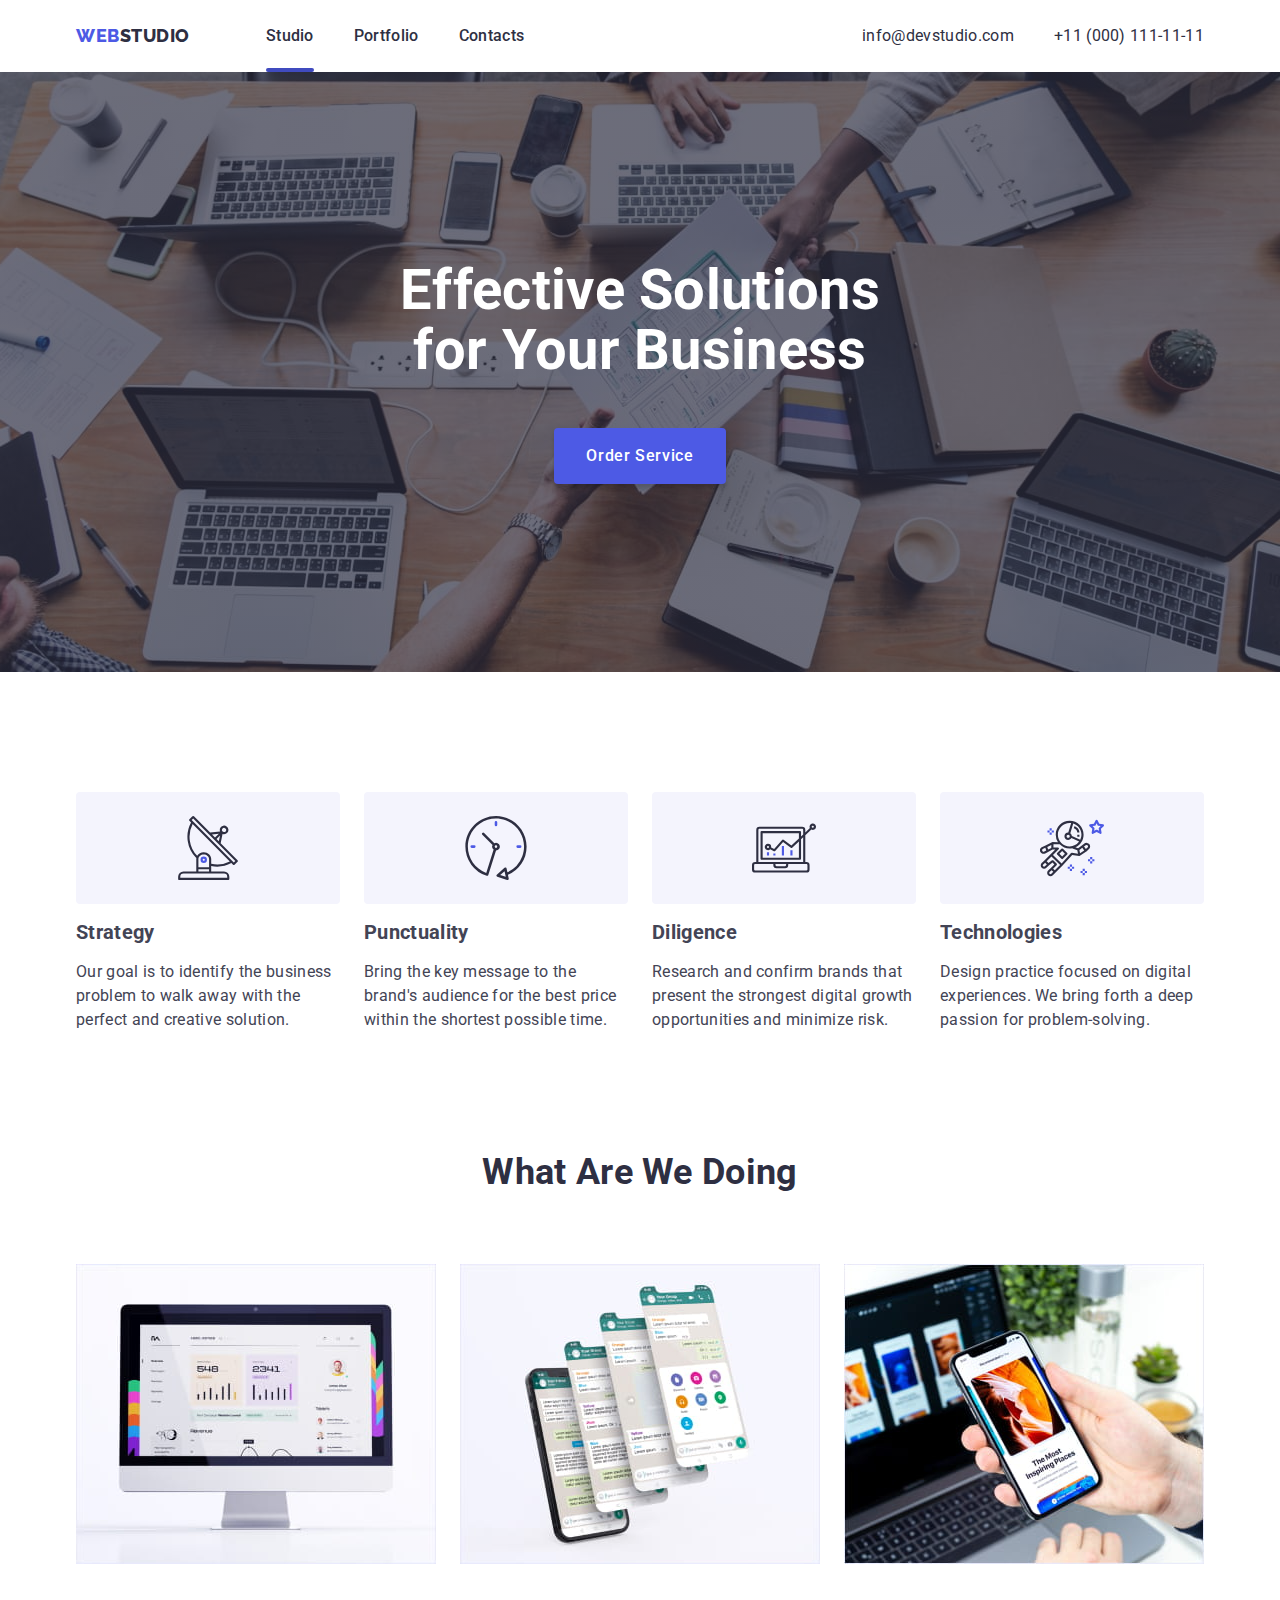
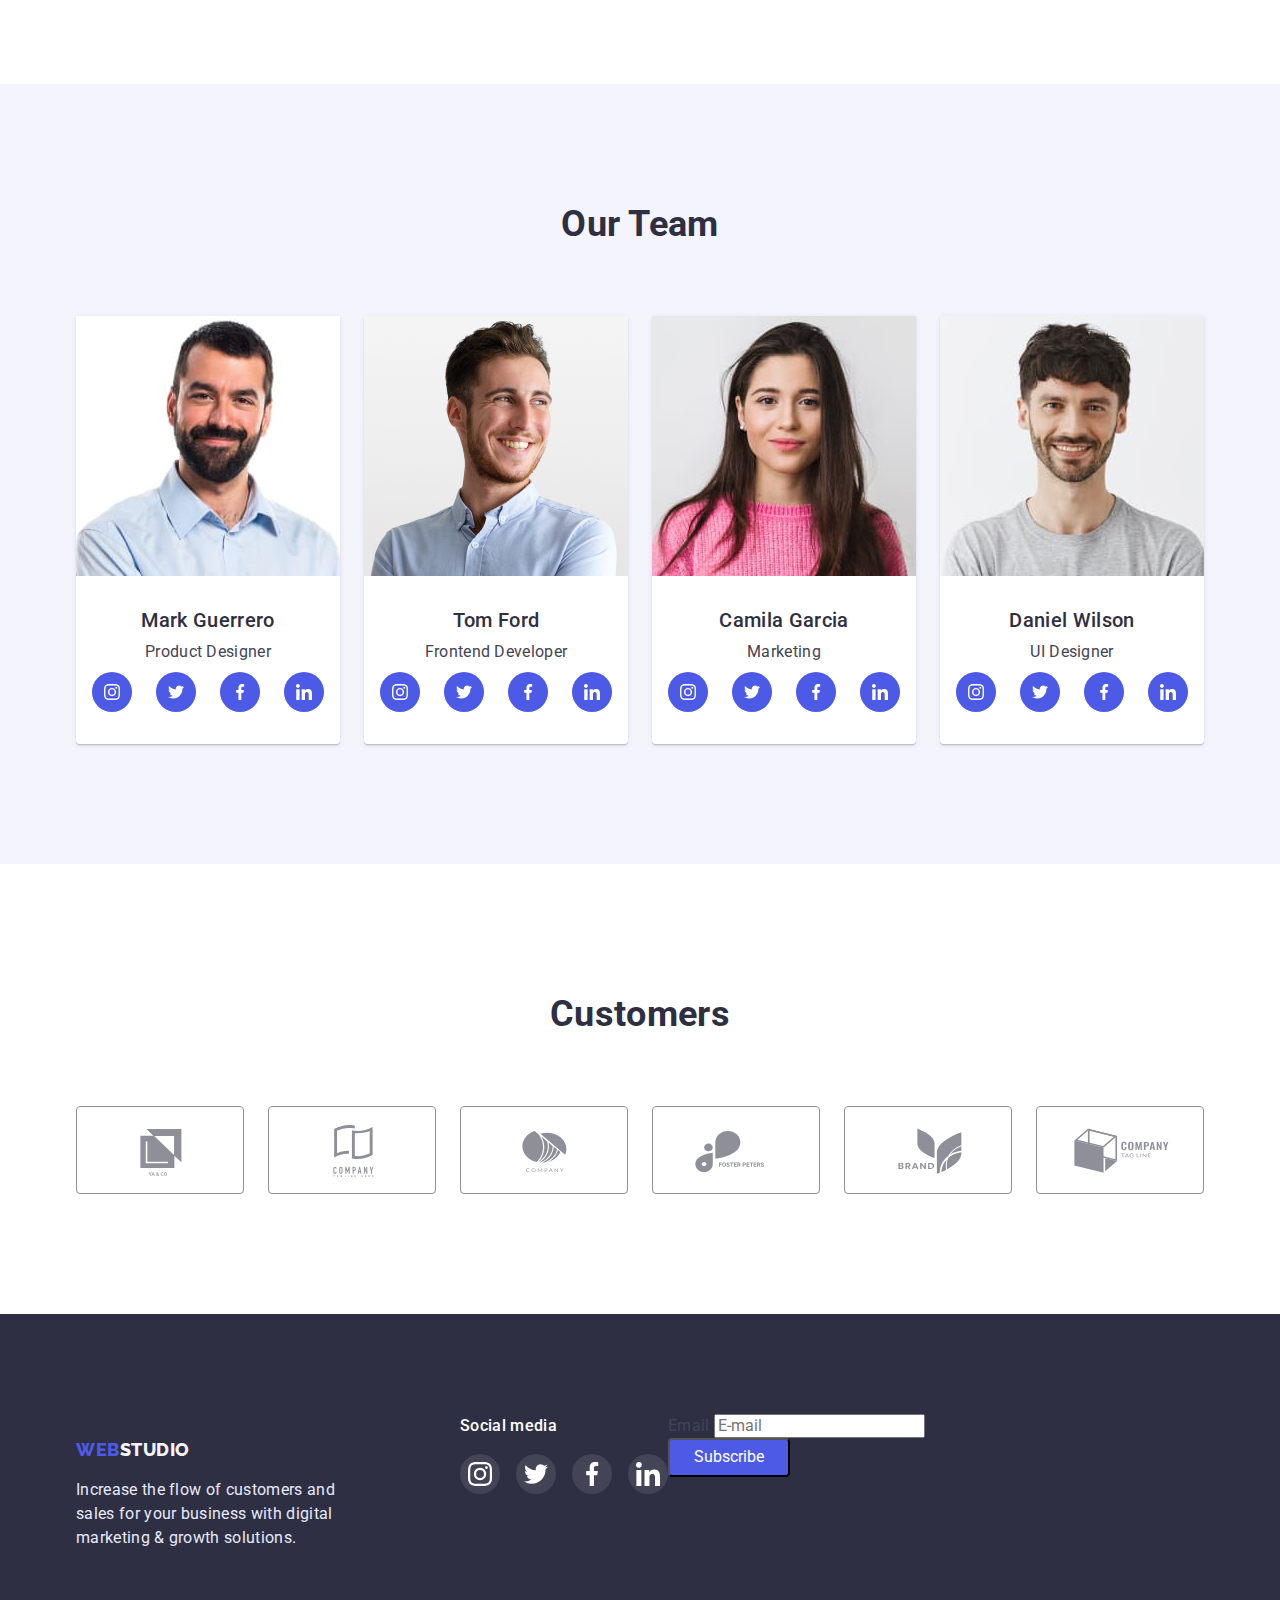
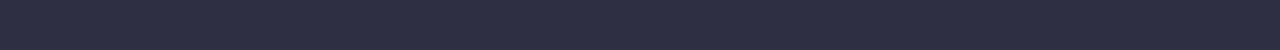
==== index.html @ 24f39215 "update sites" ====
<!DOCTYPE html>
<html lang="en">
  <head>
    <meta charset="UTF-8" />
    <meta http-equiv="X-UA-Compatible" content="IE=edge" />
    <meta name="viewport" content="width=device-width, initial-scale=1.0" />
    <title>webstudio</title>

    <!-- fonts -->
    <link rel="preconnect" href="https://fonts.googleapis.com" />
    <link rel="preconnect" href="https://fonts.gstatic.com" crossorigin />
    <link
      href="https://fonts.googleapis.com/css2?family=Raleway:wght@800&family=Roboto:wght@400;500;700;900&display=swap"
      rel="stylesheet"
    />

    <!-- normalize -->
    <link
      href="
      https://cdn.jsdelivr.net/npm/modern-normalize@1.1.0/modern-normalize.min.css
      "
      rel="stylesheet"
    />
    <!-- cusnom style -->
    <link rel="stylesheet" href="./css/styles.css" />
  </head>
  <body>
    <!-- header section -->
    <header>
      <div class="container container-header">
        <nav class="nav-header">
          <a class="logo link" id="link" href="./index.html"
            >web<span class="logo-header">studio</span></a
          >
          <ul class="list flexbox-container-nav">
            <li>
              <a href="./index.html" class="nav link current">Studio</a>
            </li>
            <li>
              <a href="./portfolio.html" class="nav link">Portfolio</a>
            </li>
            <li>
              <a href="/" class="nav link">Contacts</a>
            </li>
          </ul>
        </nav>
        <address class="address">
          <ul class="list flexbox-container-adr">
            <li>
              <a href="mailto:info@devstudio.com" class="contact link"
                >info@devstudio.com</a
              >
            </li>
            <li>
              <a href="tel:+110001111111" class="contact link"
                >+11 (000) 111-11-11</a
              >
            </li>
          </ul>
        </address>
      </div>
    </header>
    <main>
      <!-- hero section -->
      <section class="hero">
        <div class="container">
          <h1 class="hero-title">
            Effective Solutions <br />
            for Your Business
          </h1>
          <button class="hero-btn" type="button" data-modal-open>
            Order Service
          </button>
        </div>
      </section>
      <!-- section 1 -->
      <section class="section-one">
        <div class="container">
          <h2 hidden>strategy</h2>
          <ul class="list flexbox-container">
            <li class="clause">
              <div class="adv">
                <svg class="advantages" width="64px" height="64px">
                  <use href="./images/icons.svg#icon-antenna"></use>
                </svg>
              </div>
              <h3 class="title-one">Strategy</h3>
              <p>
                Our goal is to identify the business problem to walk away with
                the perfect and creative solution.
              </p>
            </li>
            <li class="clause">
              <div class="adv">
                <svg class="advantages" width="64px" height="64px">
                  <use href="./images/icons.svg#icon-clock"></use>
                </svg>
              </div>
              <h3 class="title-one">Punctuality</h3>
              <p>
                Bring the key message to the brand's audience for the best price
                within the shortest possible time.
              </p>
            </li>
            <li class="clause">
              <div class="adv">
                <svg class="advantages" width="64px" height="64px">
                  <use href="./images/icons.svg#icon-diagram"></use>
                </svg>
              </div>
              <h3 class="title-one">Diligence</h3>
              <p>
                Research and confirm brands that present the strongest digital
                growth opportunities and minimize risk.
              </p>
            </li>
            <li class="clause">
              <div class="adv">
                <svg class="advantages" width="64px" height="64px">
                  <use href="./images/icons.svg#icon-astronaut"></use>
                </svg>
              </div>
              <h3 class="title-one">Technologies</h3>
              <p>
                Design practice focused on digital experiences. We bring forth a
                deep passion for problem-solving.
              </p>
            </li>
          </ul>
        </div>
      </section>
      <!-- section 2 -->
      <section class="section-two">
        <div class="container">
          <h2 class="title-two">What Are We Doing</h2>
          <ul class="list flexbox-container">
            <li>
              <img
                src="./images/section2/img1.jpg"
                width="360"
                height="300"
                alt="desktop site"
              />
            </li>
            <li>
              <img
                src="./images/section2/img2.jpg"
                width="360"
                height="300"
                alt="tablet site"
              />
            </li>
            <li>
              <img
                src="./images/section2/img3.jpg"
                width="360"
                height="300"
                alt="mobile site"
              />
            </li>
          </ul>
        </div>
      </section>
      <!-- section 3 -->
      <section class="team section-three">
        <div class="container">
          <h2 class="title-two">Our Team</h2>
          <ul class="list flexbox-container">
            <li class="card">
              <img
                src="./images/ourteam/mark.jpg"
                width="264"
                height="260"
                alt="mark guerrero product designer"
              />
              <div class="team-card-kontent">
                <h3 class="title-three">Mark Guerrero</h3>
                <p>Product Designer</p>
                <ul class="social list">
                  <li class="social-item">
                    <a
                      class="social-link"
                      href="https://instagram.com"
                      rel="noopener noreferrer"
                      aria-label="instagram link"
                    >
                      <svg class="social-icon" width="16" height="16">
                        <use href="./images/icons.svg#icon-instagram-2"></use>
                      </svg>
                    </a>
                  </li>
                  <li class="social-item">
                    <a
                      class="social-link"
                      href="https://twitter.com"
                      rel="noopener noreferrer"
                      aria-label="twitter link"
                    >
                      <svg class="social-icon" width="16" height="16">
                        <use href="./images/icons.svg#icon-twitter-1"></use>
                      </svg>
                    </a>
                  </li>
                  <li class="social-item">
                    <a
                      class="social-link"
                      href="https://facebook.com"
                      rel="noopener noreferrer"
                      aria-label="facebook link"
                    >
                      <svg class="social-icon" width="16" height="16">
                        <use href="./images/icons.svg#icon-facebook-1"></use>
                      </svg>
                    </a>
                  </li>
                  <li class="social-item">
                    <a
                      class="social-link"
                      href="https://linkedin.com/"
                      rel="noopener noreferrer"
                      aria-label="linkedin link"
                    >
                      <svg class="social-icon" width="16" height="16">
                        <use href="./images/icons.svg#icon-linkedin-1"></use>
                      </svg>
                    </a>
                  </li>
                </ul>
              </div>
            </li>
            <li class="card">
              <img
                src="./images/ourteam/tom.jpg"
                width="264"
                height="260"
                alt="Tom Ford Frontend Developer"
              />
              <div class="team-card-kontent">
                <h3 class="title-three">Tom Ford</h3>
                <p>Frontend Developer</p>
                <ul class="social list">
                  <li class="social-item">
                    <a class="social-link" href aria-label="instagram link">
                      <svg class="social-icon" width="16" height="16">
                        <use href="./images/icons.svg#icon-instagram-2"></use>
                      </svg>
                    </a>
                  </li>
                  <li class="social-item">
                    <a class="social-link" href aria-label="twitter link">
                      <svg class="social-icon" width="16" height="16">
                        <use href="./images/icons.svg#icon-twitter-1"></use>
                      </svg>
                    </a>
                  </li>
                  <li class="social-item">
                    <a class="social-link" href aria-label="facebook link">
                      <svg class="social-icon" width="16" height="16">
                        <use href="./images/icons.svg#icon-facebook-1"></use>
                      </svg>
                    </a>
                  </li>
                  <li class="social-item">
                    <a class="social-link" href aria-label="linkedin link">
                      <svg class="social-icon" width="16" height="16">
                        <use href="./images/icons.svg#icon-linkedin-1"></use>
                      </svg>
                    </a>
                  </li>
                </ul>
              </div>
            </li>
            <li class="card">
              <img
                src="./images/ourteam/camila.jpg"
                width="264"
                height="260"
                alt="Camila Garcia Marketing"
              />
              <div class="team-card-kontent">
                <h3 class="title-three">Camila Garcia</h3>
                <p>Marketing</p>
                <ul class="social list">
                  <li class="social-item">
                    <a class="social-link" href aria-label="instagram link">
                      <svg class="social-icon" width="16" height="16">
                        <use href="./images/icons.svg#icon-instagram-2"></use>
                      </svg>
                    </a>
                  </li>
                  <li class="social-item">
                    <a class="social-link" href aria-label="twitter link">
                      <svg class="social-icon" width="16" height="16">
                        <use href="./images/icons.svg#icon-twitter-1"></use>
                      </svg>
                    </a>
                  </li>
                  <li class="social-item">
                    <a class="social-link" href aria-label="facebook link">
                      <svg class="social-icon" width="16" height="16">
                        <use href="./images/icons.svg#icon-facebook-1"></use>
                      </svg>
                    </a>
                  </li>
                  <li class="social-item">
                    <a class="social-link" href aria-label="linkedin link">
                      <svg class="social-icon" width="16" height="16">
                        <use href="./images/icons.svg#icon-linkedin-1"></use>
                      </svg>
                    </a>
                  </li>
                </ul>
              </div>
            </li>
            <li class="card">
              <img
                src="./images/ourteam/daniel.jpg"
                width="264"
                height="260"
                alt="Daniel Wilson UI Designer"
              />
              <div class="team-card-kontent">
                <h3 class="title-three">Daniel Wilson</h3>
                <p>UI Designer</p>
                <ul class="social list">
                  <li class="social-item">
                    <a class="social-link" href aria-label="instagram link">
                      <svg class="social-icon" width="16" height="16">
                        <use href="./images/icons.svg#icon-instagram-2"></use>
                      </svg>
                    </a>
                  </li>
                  <li class="social-item">
                    <a class="social-link" href aria-label="twitter link">
                      <svg class="social-icon" width="16" height="16">
                        <use href="./images/icons.svg#icon-twitter-1"></use>
                      </svg>
                    </a>
                  </li>
                  <li class="social-item">
                    <a class="social-link" href aria-label="facebook link">
                      <svg class="social-icon" width="16" height="16">
                        <use href="./images/icons.svg#icon-facebook-1"></use>
                      </svg>
                    </a>
                  </li>
                  <li class="social-item">
                    <a class="social-link" href aria-label="linkedin link">
                      <svg class="social-icon" width="16" height="16">
                        <use href="./images/icons.svg#icon-linkedin-1"></use>
                      </svg>
                    </a>
                  </li>
                </ul>
              </div>
            </li>
          </ul>
        </div>
      </section>
      <!-- customers -->
      <section class="customers">
        <div class="container">
          <h2 class="title-two">Customers</h2>
          <ul class="list flexbox-container">
            <li>
              <a class="logo-link" href aria-label="logo">
                <svg class="icon-logo" width="104" height="56">
                  <use href="./images/icons.svg#icon-Logo"></use>
                </svg>
              </a>
            </li>
            <li>
              <a class="logo-link" href aria-label="logo-1">
                <svg class="icon-logo" width="104" height="56">
                  <use href="./images/icons.svg#icon-Logo-1"></use>
                </svg>
              </a>
            </li>
            <li>
              <a class="logo-link" href aria-label="logo-2">
                <svg class="icon-logo" width="104" height="56">
                  <use href="./images/icons.svg#icon-Logo-2"></use>
                </svg>
              </a>
            </li>
            <li>
              <a class="logo-link" href aria-label="logo-3">
                <svg class="icon-logo" width="104" height="56">
                  <use href="./images/icons.svg#icon-Logo-3"></use>
                </svg>
              </a>
            </li>
            <li>
              <a class="logo-link" href aria-label="logo-4">
                <svg class="icon-logo" width="104" height="56">
                  <use href="./images/icons.svg#icon-Logo-4"></use>
                </svg>
              </a>
            </li>
            <li>
              <a class="logo-link" href aria-label="logo-5">
                <svg class="icon-logo" width="104" height="56">
                  <use href="./images/icons.svg#icon-Logo-5"></use>
                </svg>
              </a>
            </li>
          </ul>
        </div>
      </section>
    </main>
    <!-- footer -->
    <footer class="footer">
      <div class="container footer-container">
        <div class="footer-link">
          <a class="logo link" href="./index.html"
            >web<span class="logo-footer">studio</span></a
          >
          <p class="text-footer">
            Increase the flow of customers and sales for your business with
            digital marketing & growth solutions.
          </p>
        </div>
        <div class="socmedia">
          <h3 class="footer-title">Social media</h3>
          <ul class="social-footer list">
            <li class="social-item">
              <a
                class="social-link-footer"
                href="https://instagram.com"
                rel="noopener noreferrer"
                aria-label="instagram link"
              >
                <svg class="social-icon-footer" width="24" height="24">
                  <use href="./images/icons.svg#icon-instagram-2"></use>
                </svg>
              </a>
            </li>
            <li class="social-item">
              <a
                class="social-link-footer"
                href="https://twitter.com"
                rel="noopener noreferrer"
                aria-label="twitter link"
              >
                <svg class="social-icon-footer" width="24" height="24">
                  <use href="./images/icons.svg#icon-twitter-1"></use>
                </svg>
              </a>
            </li>
            <li class="social-item">
              <a
                class="social-link-footer"
                href="https://facebook.com"
                rel="noopener noreferrer"
                aria-label="facebook link"
              >
                <svg class="social-icon-footer" width="24" height="24">
                  <use href="./images/icons.svg#icon-facebook-1"></use>
                </svg>
              </a>
            </li>
            <li class="social-item">
              <a
                class="social-link-footer"
                href="https://linkedin.com/"
                rel="noopener noreferrer"
                aria-label="linkedin link"
              >
                <svg class="social-icon-footer" width="24" height="24">
                  <use href="./images/icons.svg#icon-linkedin-1"></use>
                </svg>
              </a>
            </li>
          </ul>
        </div>
        <form class="form-footer">
          <label>
            Email
            <input type="email" name="email" placeholder="E-mail" />
          </label>
          <button class="button-footer" type="submit">Subscribe</button>
        </form>
      </div>
    </footer>

    <!-- Modal window -->
    <div class="backdrop is-hidden" data-modal>
      <div class="modal">
        <button class="modal-btn" type="button" data-modal-close>
          <svg class="modal-icon" width="10" height="10">
            <use href="./images/icons.svg#close"></use>
          </svg>
        </button>
        <form class="cfontact-form">
          <b class="form-text">Leave your contacts and we will call you back</b>
          <label class="label-input">
            Name
            <input
              type="text"
              class="contact-form-input"
              name="username"
              autofocus
              required
            />
          </label>
          <label class="label-input">
            Phone
            <input
              type="tel"
              class="contact-form-input"
              name="phone_number"
              required
            />
          </label>
          <label class="label-input">
            Email
            <input
              type="email"
              class="contact-form-input"
              name="email"
              required
            />
          </label>
          <label class="label-input">
            Comment
            <textarea
              name="feedback"
              class="contact-form-message"
              rows="5"
              placeholder="Text input"
            ></textarea>
          </label>
          <label class="label-chek">
            <input type="checkbox" name="hobby" value="music" />
            I accept the terms and conditions of the
            <a href="" class="link-form"> Privacy Policy</a>
          </label>
          <button class="contact-form-btn" type="submit">Send</button>
        </form>
      </div>
    </div>

    <script src="./js/modal.js"></script>
  </body>
</html>
---- css/styles.css ----
:root {
    /* Font */
    --primary-fonts: ;
    --secondary-fonts: ;

    /* Text colors */
    --primary-txt-cl: #434455;
    --secondary-txt-cl: #2E2F42;
    --accent-txt-cl: #FFFFFF;
  

    /* BG colors */
    --primary-bg-cl: rgba(46, 47, 66, 0.7);
    --secondary-bg-cl: #4D5AE5;
    --light-bg: #F4F4FD;
    --dark-bg: #2E2F42;
    --hover-bt: #404BBF;


    --trns-fast: 400ms ease-in;
    --trns-slow: 1800ms ease-in-out;
}

/* reset styles */

h1, h2, h3, h4, h5, h6, p {
    margin: 0px;
}

img {
    display: block;
}

button {
    cursor: pointer;
}

.list {
    list-style-type: none;
    margin: 0;
    padding: 0;
}

.link {
    text-decoration: none;
    color: currentColor;
    
}

/* reset end */

/* BODY */

body {
font-family: 'Roboto',
sans-serif;
font-size: 16px;
line-height: calc(24 / 16);
letter-spacing: 0.02em;
color: var(--primary-txt-cl);
}

.container {
    width: 1158px;
    padding-right: 15px;
    padding-left: 15px;
    margin-left: auto;
    margin-right: auto;
}


/* header */

.container-header {
  display: flex;
  
    
}

.header-portfolio {
border-bottom: 1px solid #E7E9FC;
box-shadow: 0px 2px 1px rgba(46, 47, 66, 0.08), 0px 1px 1px rgba(46, 47, 66, 0.16), 0px 1px 6px rgba(46, 47, 66, 0.08);
}

.nav-header {
    display: flex;
}

.nav.current::after {
content: '' ;
position: absolute;
display: block;
bottom: 0;
width: 100%;
height: 4px;
border-radius: 2px;
background-color: var(--hover-bt);

}

.nav {
position: relative;
display: block;
padding-top: 24px;
padding-bottom: 24px;
font-style: normal;
font-weight: 500;
font-size: 16px;
line-height: calc(24 / 16);
color: #2E2F42;
transition-duration: 250ms;
transition-timing-function: cubic-bezier(0.4, 0, 0.2, 1);
transition-property: color;
}

.address {
    margin-left: auto;
    padding-top: 24px;
    transition-duration: 250ms;
    transition-timing-function: cubic-bezier(0.4, 0, 0.2, 1);
    transition-property: color;
}

.contact {
font-style: normal;
font-size: 16px;
line-height: calc(24 /16);
color: #2E2F42;
}

.nav:hover,
.nav:focus,
.contact:hover,
.contact:focus
 {
color: var(--hover-bt);
}
    

.logo {
font-family: 'Raleway',
sans-serif;
font-style: normal;
font-weight: 800;
font-size: 18px;
padding-top: 24px;
line-height: calc(24 / 18);
letter-spacing: 0.03em;
text-transform: uppercase;
color: var(--secondary-bg-cl);
}        

.logo-header {color: var(--dark-bg);
}

.flexbox-container-nav {
    display: flex;
    justify-content: space-between;
    gap: 40px;
    margin-left: 76px;
}

.flexbox-container-adr {
    display: flex;
    justify-content: space-between;
    gap: 40px;

}


/* hero section */


.hero {
display: flex;
max-width: 1440px;
height: 600px;
background-color: #2E2F42;
padding-top: 188px;
padding-bottom: 188px;
background-image: linear-gradient(rgba(46, 47, 66, 0.7),rgba(46, 47, 66, 0.7)), url(../images/people-office\ 1.jpg);
background-size: cover; 

background-position: center;
background-repeat: no-repeat;
margin: 0 auto;
}


.hero-title {
    font-weight: 700;
        font-size: 56px;
        line-height: calc(60/56);
    color: #FFFFFF ;
    text-align: center;
    margin-bottom: 48px;
}

.hero-btn {
padding: 16px 32px;
margin: 0 auto;
display: block;
background: #4D5AE5;
box-shadow: 0px 4px 4px rgba(0, 0, 0, 0.15);
border-radius: 4px;
border: none;
font-family: 'Roboto';
font-weight: 500;
font-size: 16px;
line-height: calc(24 / 16);
letter-spacing: 0.04em;
color: var(--accent-txt-cl);
transition-duration: 250ms;
transition-timing-function: cubic-bezier(0.4, 0, 0.2, 1);
transition-property: background-color, box-shadow;
}

.hero-btn:hover,
.hero-btn:focus {
background-color: var(--hover-bt);
}

/* section 1 */

.section-one {
    padding-top: 120px;
    padding-bottom: 120px;
}

.title-one {
    font-size: 20px;
    line-height: calc(24/20);
    margin-top: 8px;
    margin-bottom: 8px;

}

.adv {
display: flex;
width: 264px;
height: 112px;
background: var(--light-bg);
border-radius: 4px;
justify-content: center;
align-items: center;
}



.clause {
    display: flex;
        flex-direction: column;
        align-items: flex-start;
        padding: 0px;
        gap: 8px;
    width: 264px;
    
}

/* section 2 */

.section-two {
    height: 532px;
}

h2 {
    margin-bottom: 72px;
}

.title-two {
    font-size: 36px;
    line-height: calc(40 / 36);
    color: var(--secondary-txt-cl);
    text-transform: capitalize;
    text-align: center;
}


/* section 3 */
.section-three {
    padding-top: 120px;
    padding-bottom: 120px;
    
}

.card {
    width: 264px;
    background: #FFFFFF;
    box-shadow: 0px 1px 6px rgba(46, 47, 66, 0.08), 0px 1px 1px rgba(46, 47, 66, 0.16), 0px 2px 1px rgba(46, 47, 66, 0.08);
    border-radius: 0px 0px 4px 4px;
}

.team-card-kontent {
    display: flex;
    flex-direction: column;
    justify-content: center;
    align-items: center;
    padding: 32px 16px;
    gap: 8px;
}


.flexbox-container {
    display: flex;
    justify-content: space-between;
}

.social {
display: flex;
    align-items: center;
    justify-content: center;
    gap: 24px;
}

.social-link {
display: flex;
align-items: center;
justify-content: center;
width: 40px;
height: 40px;

background-color: var(--secondary-bg-cl);
border-radius: 50%;
transition-duration: 250ms;
transition-timing-function: cubic-bezier(0.4, 0, 0.2, 1);
transition-property: background-color;
}


.social-icon {
fill: var(--accent-txt-cl);
}

.social-link:hover, 
.social-link:focus {
  background-color: var(--hover-bt);
}

/* customers */

.customers {
padding-top: 130px;
padding-bottom: 120px;
}

.logo-link {
display: flex;
width: 168px;
height: 88px;
justify-content: center;
align-items: center;
color: #8E8F99;
box-sizing: border-box;
border: 1px solid #8E8F99;
border-radius: 4px;

transition-duration: 250ms;
transition-timing-function: cubic-bezier(0.4, 0, 0.2, 1);
transition-property: color, border-color;
}

.icon-logo {

fill: currentColor;
    
}

.logo-link:hover,
.logo-link:focus {
color: var(--hover-bt);
border: 1px solid #404BBF;
}



/* filter */

.filter-btn {
    color: var(--secondary-bg-cl);
    font-family: 'Roboto';
    font-weight: 500;
    font-size: 16px;
    line-height: calc(24 / 16);
    letter-spacing: 0.04em;
    background: var(--light-bg);
    border: 1px solid #E7E9FC;

    border-radius: 4px;
    cursor: pointer;
    padding: 12px 24px;
    transition-duration: 250ms;
    transition-timing-function: cubic-bezier(0.4, 0, 0.2, 1);
    transition-property: color, background-color, border-color, box-shadow;
}

.filter-btn:hover,
.filter-btn:focus {
    background: var(--hover-bt);
    color: var(--accent-txt-cl);
    border: 1px solid var(--hover-bt);
    box-shadow: 0px 4px 4px rgba(0, 0, 0, 0.25);
}

.section {
    padding-top: 96px;
    padding-bottom: 120px;
}


/* ======================= */
          /* portfolio */
/* ======================== */



.tumb {
    position: relative;
    overflow: hidden;
}

.overlay {
    position: absolute;
    
    top: 0;
    left: 0;
    width: 100%;
    height: 100%;

    transform: translateY(100%);
    transition: transform 250ms cubic-bezier(0.4, 0, 0.2, 1);
    background-color: #4D5AE5;
}

.text-overlay {
    padding: 40px 32px;
    color: var(--light-bg);
}


.flexbox-container-filter {
display: flex;
justify-content: space-between;
margin-bottom: 72px;
width: 586px;

margin-right: auto;
margin-left: auto;
}

.flexbox-container-card {
display: flex;
flex-wrap: wrap;
column-gap: 24px;
row-gap: 48px;
}

.card-project:hover,
.card-project:focus {
    
width: 360px;
height: 420px;
box-shadow: 0px 1px 6px rgba(46, 47, 66, 0.08);
}

.card-project:hover .overlay,
.card-project:focus .overlay {
    transform: translateY(0);
    
}


.card-project-content {
    padding: 32px 16px ;
    border: 1px solid #E7E9FC;
    border-top: none;
       
}



.title-three {
font-weight: 500;
font-size: 20px;
line-height: calc(24 / 20);
color: var(--secondary-txt-cl);

}

.title-project {
font-weight: 500;
font-size: 20px;
line-height: calc(24 / 20);
color: var(--secondary-txt-cl);
margin-bottom: 8px;
}

.text {
color: var(--primary-txt-cl);
}

.team {
background: var(--light-bg)
}




/* ======================= */
      /* footer */
/* ======================== */



.footer {
display: flex;
flex-wrap: wrap;
background: #2E2F42;
padding-top: 100px;
padding-bottom: 100px;

}

.footer-container {
    display: flex;
}


.logo-footer {
    color: #F4F4FD;
     
}

.text-footer {
    color: #E7E9FC;
    margin-top: 16px;
    width: 264px;
    height: 72px;
}

.socmedia {
    display: flex;
    flex-wrap: wrap;
    width: 208px;
    height: 80px;
    margin-left: 120px;
   }

   .social-footer {
       display: flex;
       align-items: center;
       justify-content: center;
       gap: 16px;
   }

   .footer-link {
    display: flex;
    justify-content: flex-start;
    flex-direction: column;
   }

.footer-title {
    color: var(--accent-txt-cl);
    margin-bottom: 16px;
    font-weight: 500;
    font-size: 16px;
    line-height: calc(24 / 16);
}

.social-link-footer {
display: flex;
    align-items: center;
    justify-content: center;
    width: 40px;
    height: 40px;

    background-color: rgba(255, 255, 255, 0.1);
    border-radius: 50%;
    transition-duration: 250ms;
    transition-timing-function: cubic-bezier(0.4, 0, 0.2, 1);
    transition-property: background-color;
}

.social-icon-footer {
fill: var(--accent-txt-cl);
}

.social-link-footer:hover,
.social-link-footer:focus {
    background-color: #31D0AA;
}

.button-footer {
    display: flex;
        flex-direction: row;
        justify-content: center;
        align-items: center;
        padding: 8px 24px;
        gap: 16px;
        color: var(--accent-txt-cl);

        background: #4D5AE5;
            border-radius: 4px;
}





/**
  |============================
  | Modal window
  |============================
*/
.backdrop {
    position: fixed;
    top: 0;
    left: 0;

    width: 100%;
    height: 100%;

    background-color: rgba(46, 47, 66, 0.4);

    transition: opacity var(--trns-fast), visibility var(--trns-fast);
}

.backdrop.is-hidden {
    opacity: 0;
    visibility: hidden;
    pointer-events: none;
    transition-delay: 250ms;
}

.modal {
    position: absolute;
    top: 50%;
    left: 50%;
    transform: translate(-50%, -50%);
    padding-top: 48px;
    width: 408px;
    min-height: 576px;
    background-color: #FCFCFC;
    box-shadow: 0px 1px 1px rgba(0, 0, 0, 0.14), 0px 1px 3px rgba(0, 0, 0, 0.12), 0px 2px 1px rgba(0, 0, 0, 0.2);
    border-radius: 4px;

    transition: transform 250ms ease, opacity 150ms ease;
    transition-delay: 400ms;
}

.backdrop.is-hidden .modal {
    transform: translate(-50%, -70%);
    opacity: 0;
    transition-delay: 0s;
}

.modal-btn {
    position: absolute;
    top: 24px;
    right: 24px;

    display: flex;
    align-items: center;
    justify-content: center;
    width: 24px;
    height: 24px;
    fill: var(--primary-txt-cl);
    padding: 0;
    border: none;
    border-radius: 50%;
    background: #E7E9FC;
        border: 1px solid rgba(0, 0, 0, 0.1);
    
    transition-duration: 250ms;
        transition-timing-function: cubic-bezier(0.4, 0, 0.2, 1);
        transition-property: color, background-color, border-color;
}

.modal-btn:hover,
.modal-btn:focus {
    fill: #FFFFFF;
    background: #404BBF; 
}

.cfontact-form {
display: flex;
flex-direction: column;
row-gap: 8px;
margin: 24px;
font-weight: 500;
font-size: 12px;
line-height: 14px;
letter-spacing: 0.01em;
color: #8E8F99;
}

.form-text {
font-size: 16px;
line-height: 24px;
text-align: center;
letter-spacing: 0.02em;
color: #2E2F42;
}

.label-chek {
font-size: 12px;
line-height: calc(16/ 24);
letter-spacing: 0.04em;
margin-bottom: 24px;
}

.contact-form-input {
width: 100%;
height: 40px;

border: 1px solid rgba(33, 33, 33, 0.2);
border-radius: 4px;
}

.contact-form-message {
    width: 100%;
    height:100px;
    padding: 15px;
    resize: none;
    border: 1px solid rgba(33, 33, 33, 0.2);
    border-radius: 4px;
}

.link-form {
    text-decoration: none;
}

.contact-form-btn {
    width: 169px;
    height: 56px;
    padding: 16px 32px;
        margin: 0 auto;
        background-color: #4D5AE5;
        box-shadow: 0px 4px 4px rgba(0, 0, 0, 0.15);
        border-radius: 4px;
        border: none;
        font-weight: 500;
        font-size: 16px;
        line-height: calc(24 / 16);
        letter-spacing: 0.04em;
        color: var(--accent-txt-cl);
        transition-duration: 250ms;
        transition-timing-function: cubic-bezier(0.4, 0, 0.2, 1);
        transition-property: background-color, box-shadow;
}

.button-footer:hover,
.button-footer:focus,
.contact-form-btn:hover,
.contact-form-btn:focus {
background-color: #404BBF;
}
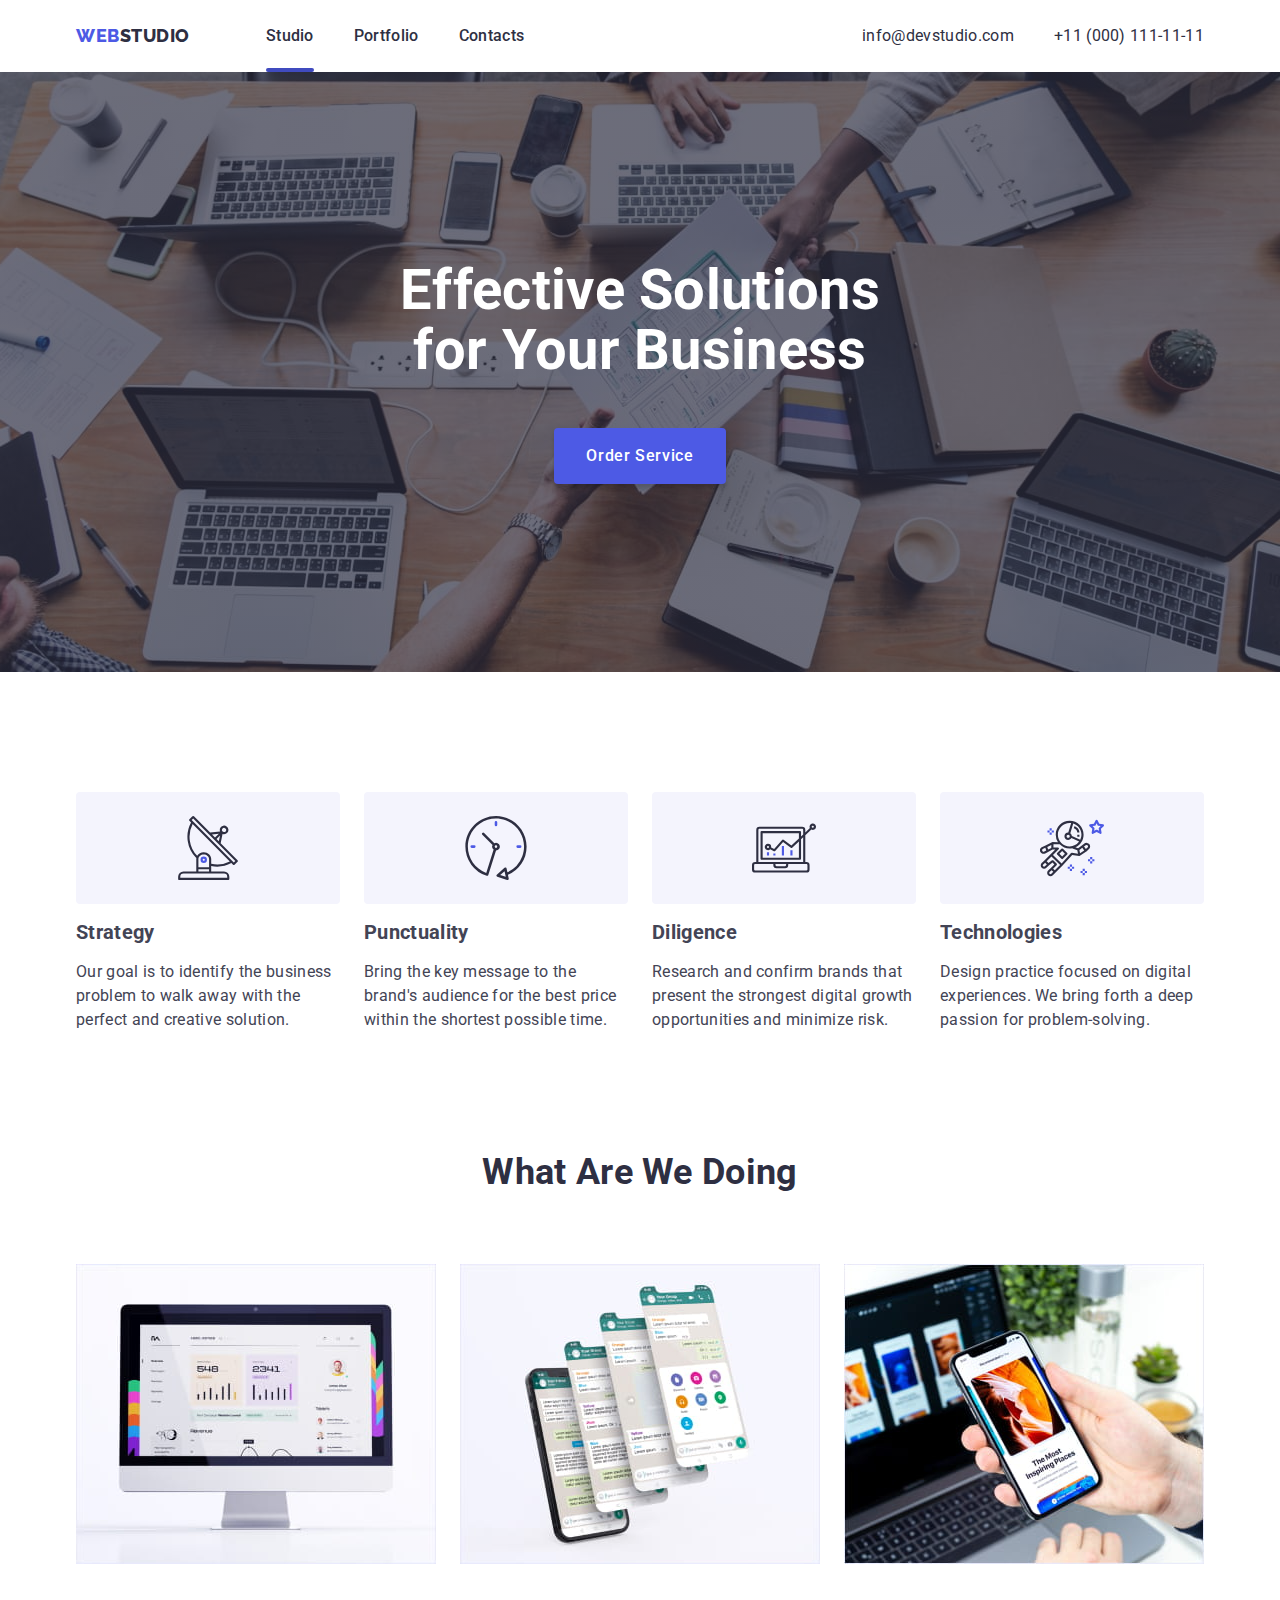
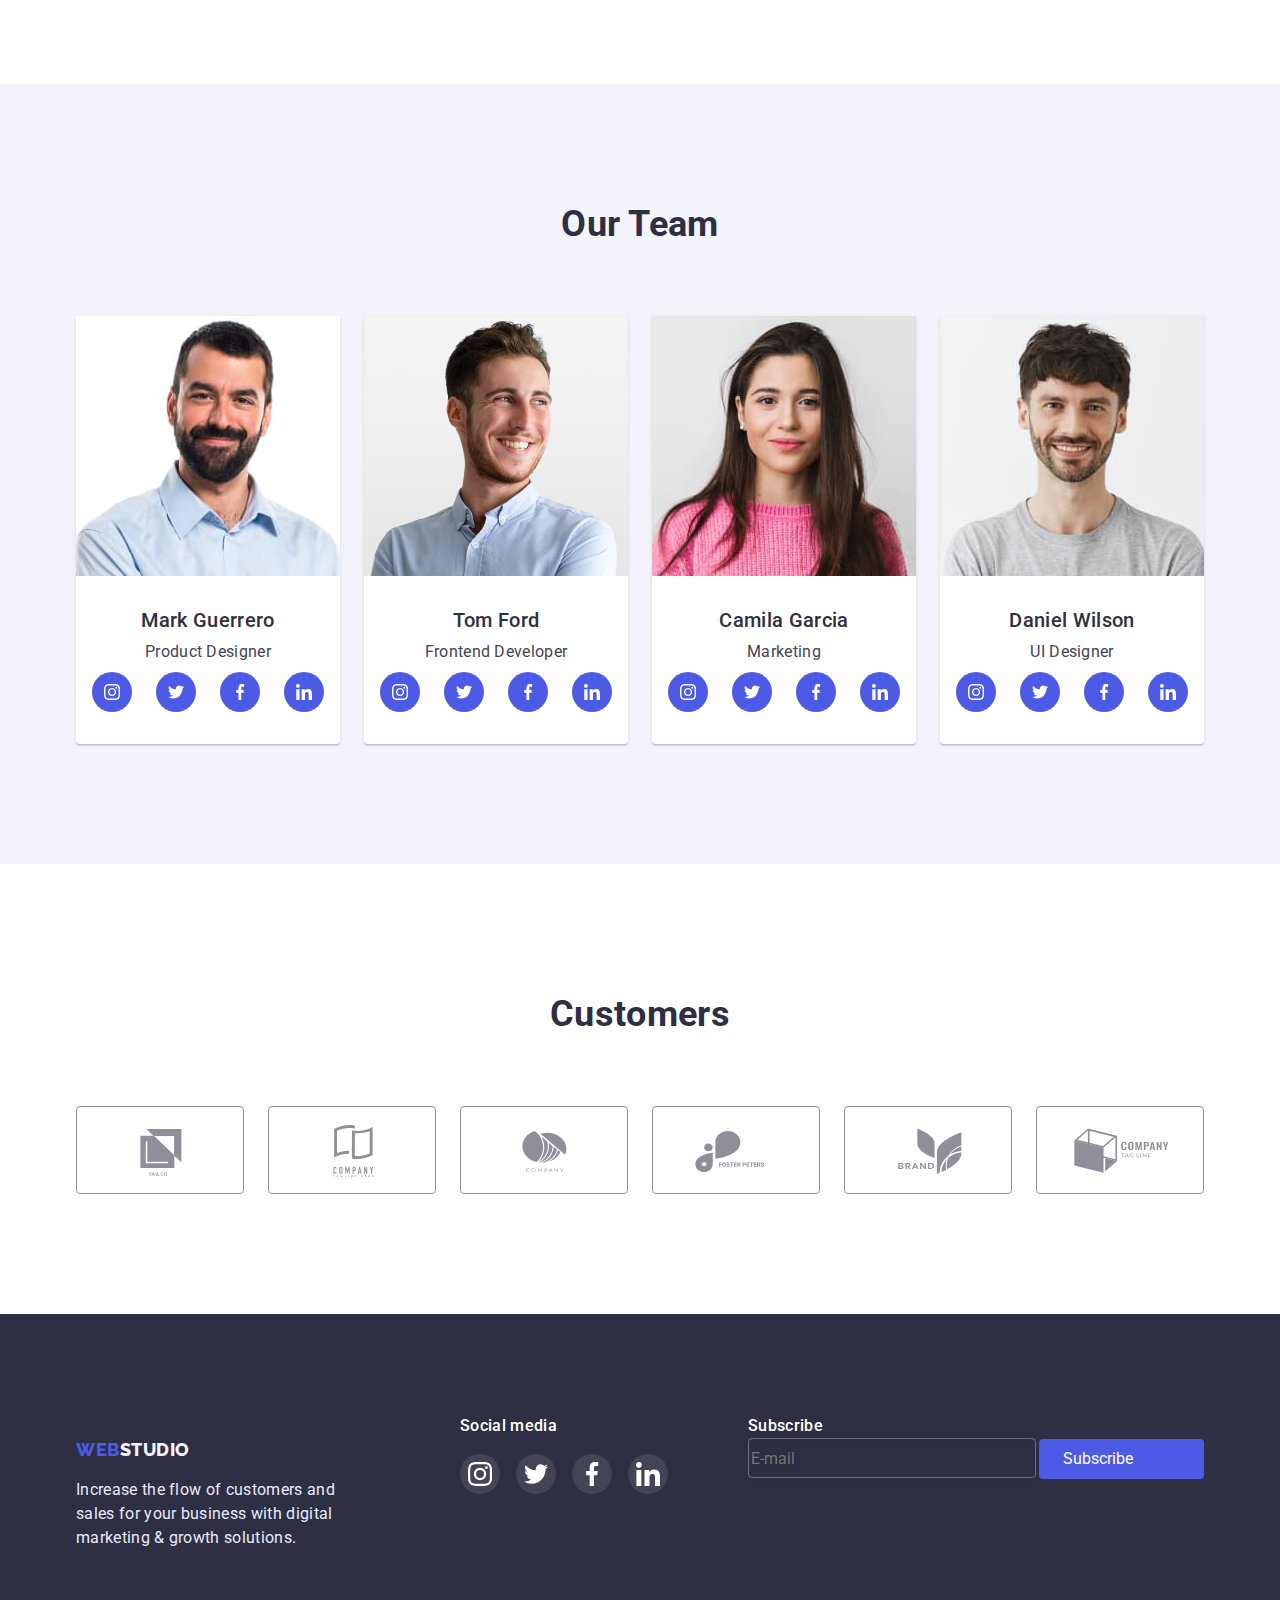
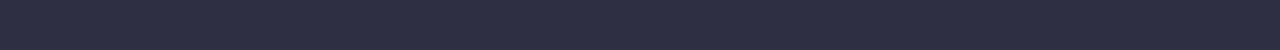
==== commit a4dfed0f: "update sites" ====
--- a/index.html
+++ b/index.html
@@ -474,12 +474,11 @@
           </ul>
         </div>
         <form class="form-footer">
-          <label>
-            Email
-            <input type="email" name="email" placeholder="E-mail" />
+          <label class="footer-form-label" for="user_email"><span class="text-form-footer">Subscribe</span></label>
+              <input class="footer-form-field" type="text" id="user_email" placeholder="E-mail" />
           </label>
-          <button class="button-footer" type="submit">Subscribe</button>
         </form>
+         <button class="button-footer" type="submit">Subscribe</button>
       </div>
     </footer>
 
@@ -491,51 +490,60 @@
             <use href="./images/icons.svg#close"></use>
           </svg>
         </button>
-        <form class="cfontact-form">
-          <b class="form-text">Leave your contacts and we will call you back</b>
-          <label class="label-input">
-            Name
+        <strong class="form-text"
+          >Leave your contacts and we will call you back</strong
+        >
+        <form class="modal-form" name="modal_form">
+          <!-- name field -->
+          <label class="modal-form-label" for="user_sign">Name</label>
+          <div class="modal-form-group">
+            <input class="modal-form-field" type="text" id="user_sign" />
+            <svg class="modal-form-icon" width="20" height="20">
+              <use href=""></use>
+            </svg>
+          </div>
+          <!-- Phone field -->
+          <label class="modal-form-label" for="user_telephone">Phone</label>
+          <div class="modal-form-group">
+            <input class="modal-form-field" type="tel" id="user_telephone" />
+            <svg class="modal-form-icon" width="20" height="20">
+              <use href=""></use>
+            </svg>
+          </div>
+          <!-- Email field -->
+          <label class="modal-form-label" for="user_email">Email</label>
+          <div class="modal-form-group">
+            <input class="modal-form-field" type="text" id="user_email" />
+            <svg class="modal-form-icon" width="20" height="20">
+              <use href=""></use>
+            </svg>
+          </div>
+          <!-- Comment field -->
+          <label class="modal-form-label" for="user_comment">Comment</label>
+          <textarea
+            class="modal-form-comment"
+            name="user_comment"
+            id="user_comment"
+            rows="6"
+            placeholder="Type your comment..."
+          ></textarea>
+          <!-- Agreement field -->
+          <label class="modal-form-agreement" for="user_agreement">
             <input
-              type="text"
-              class="contact-form-input"
-              name="username"
-              autofocus
-              required
+              class="modal-form-checkbox"
+              type="checkbox"
+              name="user_agreement"
+              id="user_agreement"
             />
+            <span class="modal-form-desc">
+              I accept the terms and conditions of the
+              <a class="modal-form-link" href="" target="_blank"
+                >Privacy Policy</a
+              >
+            </span>
           </label>
-          <label class="label-input">
-            Phone
-            <input
-              type="tel"
-              class="contact-form-input"
-              name="phone_number"
-              required
-            />
-          </label>
-          <label class="label-input">
-            Email
-            <input
-              type="email"
-              class="contact-form-input"
-              name="email"
-              required
-            />
-          </label>
-          <label class="label-input">
-            Comment
-            <textarea
-              name="feedback"
-              class="contact-form-message"
-              rows="5"
-              placeholder="Text input"
-            ></textarea>
-          </label>
-          <label class="label-chek">
-            <input type="checkbox" name="hobby" value="music" />
-            I accept the terms and conditions of the
-            <a href="" class="link-form"> Privacy Policy</a>
-          </label>
-          <button class="contact-form-btn" type="submit">Send</button>
+
+          <button class="contact-form-btn btn" type="submit">Send</button>
         </form>
       </div>
     </div>
--- a/css/styles.css
+++ b/css/styles.css
@@ -589,17 +589,51 @@
     background-color: #31D0AA;
 }
 
+.form-footer {
+ margin-left:80px;
+}
+
+.text-form-footer {
+font-weight: 500;
+font-size: 16px;
+line-height: 24px;
+letter-spacing: 0.02em;
+color: #FFFFFF;
+}
+
+.footer-form-label {
+width: 80px;
+}
+
+
+.footer-form-field {
+    width: 100%;
+    height: 40px;
+    background-color: transparent;
+    border: 1px solid rgba(255, 255, 255, 0.3);
+        filter: drop-shadow(0px 4px 4px rgba(0, 0, 0, 0.15));
+        border-radius: 4px
+}
+
 .button-footer {
-    display: flex;
-        flex-direction: row;
-        justify-content: center;
-        align-items: center;
-        padding: 8px 24px;
-        gap: 16px;
-        color: var(--accent-txt-cl);
-
-        background: #4D5AE5;
-            border-radius: 4px;
+display: flex;
+width: 165px;
+height: 40px;
+    flex-direction: row;
+    justify-content:left;
+    align-items: center;
+    padding: 8px 24px;
+    gap: 16px;
+    color: var(--accent-txt-cl);
+margin-right: 0;
+    background: #4D5AE5;
+    border-radius: 4px;
+    border: 0;
+    margin-left: auto;
+    margin-top: 25px;
+transition-duration: 250ms;
+    transition-timing-function: cubic-bezier(0.4, 0, 0.2, 1);
+    transition-property: color, background-color;
 }
 
 
@@ -681,7 +715,7 @@
     background: #404BBF; 
 }
 
-.cfontact-form {
+.modal-form {
 display: flex;
 flex-direction: column;
 row-gap: 8px;
@@ -693,7 +727,16 @@
 color: #8E8F99;
 }
 
+.modal-form-label {
+
+}
+
+.modal-form-icon {
+
+}
+
 .form-text {
+display: block;
 font-size: 16px;
 line-height: 24px;
 text-align: center;
@@ -701,14 +744,18 @@
 color: #2E2F42;
 }
 
-.label-chek {
+.modal-form-group {
+
+}
+
+.modal-form-checkbox {
 font-size: 12px;
 line-height: calc(16/ 24);
 letter-spacing: 0.04em;
 margin-bottom: 24px;
 }
 
-.contact-form-input {
+.modal-form-field {
 width: 100%;
 height: 40px;
 
@@ -716,7 +763,7 @@
 border-radius: 4px;
 }
 
-.contact-form-message {
+.modal-form-comment {
     width: 100%;
     height:100px;
     padding: 15px;
@@ -725,7 +772,15 @@
     border-radius: 4px;
 }
 
-.link-form {
+.modal-form-agreement {
+
+}
+
+.modal-form-desc {
+    
+}
+
+.modal-form-link {
     text-decoration: none;
 }
 
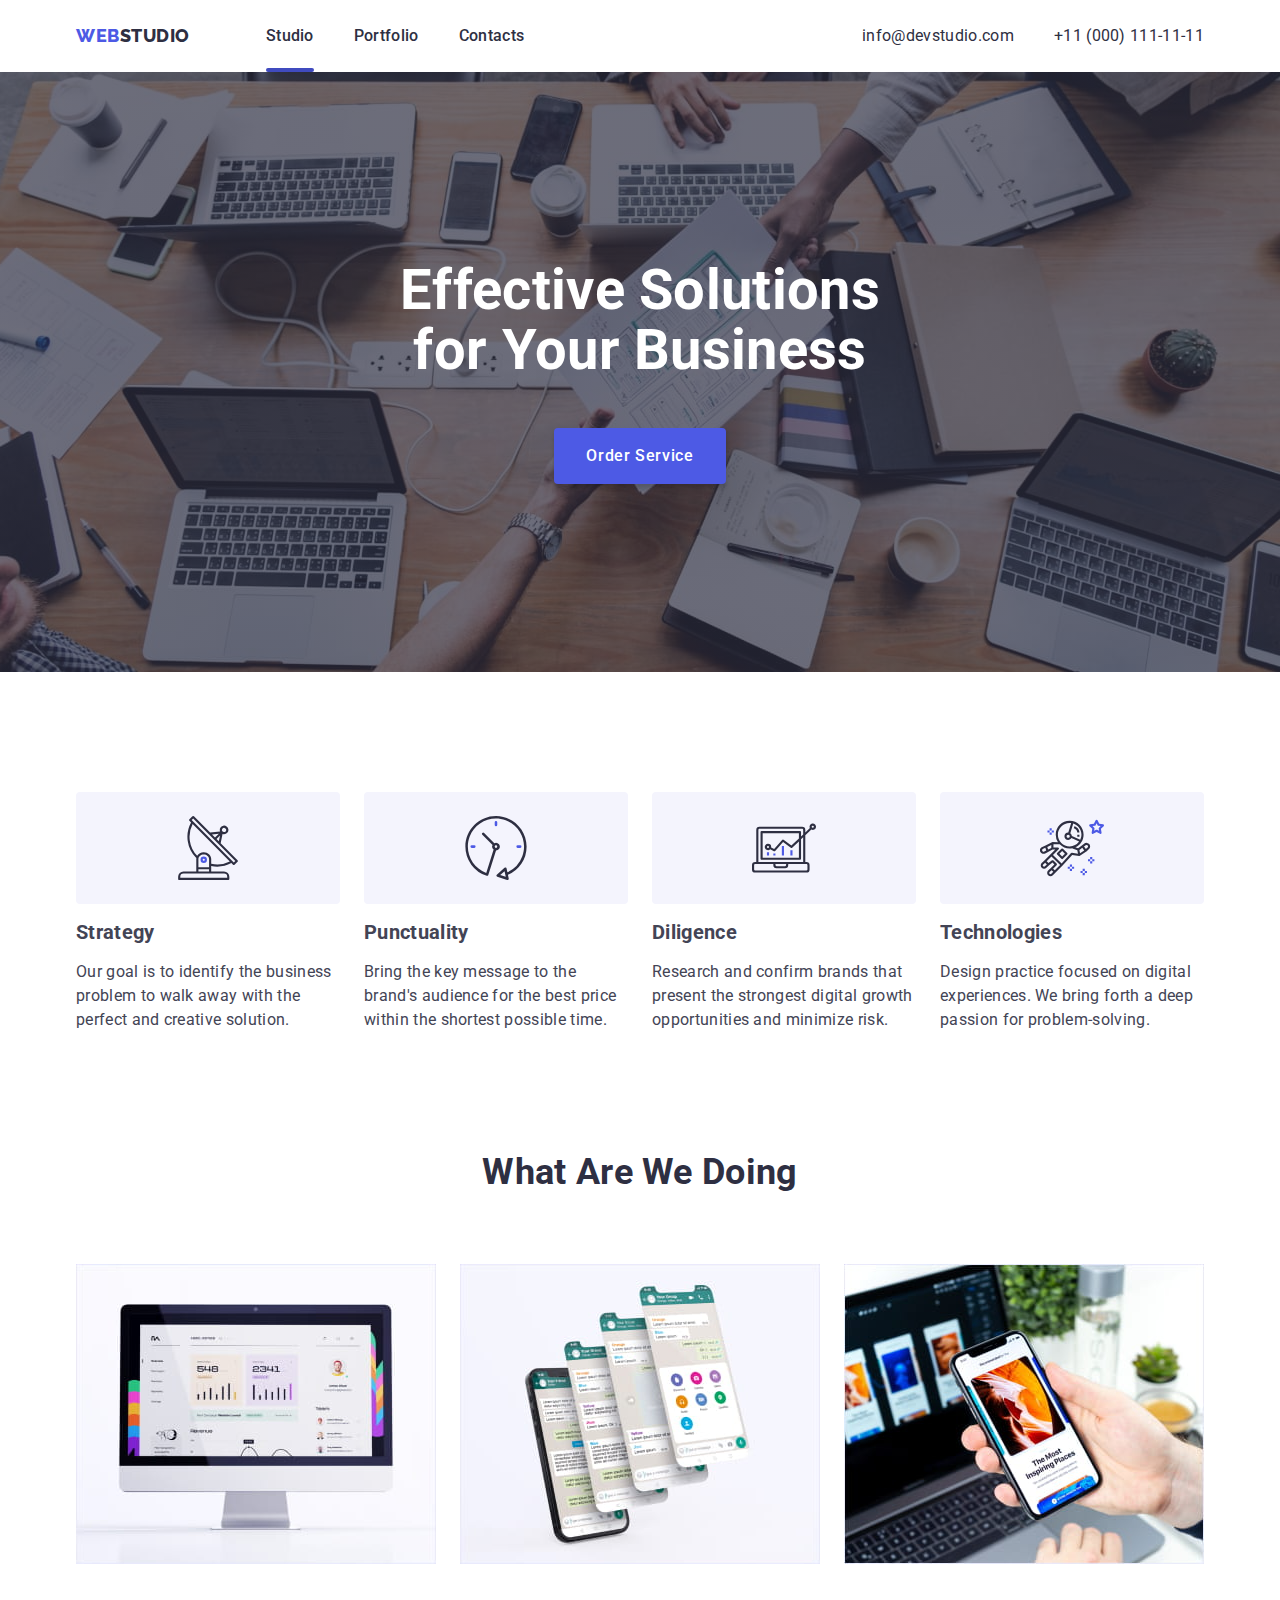
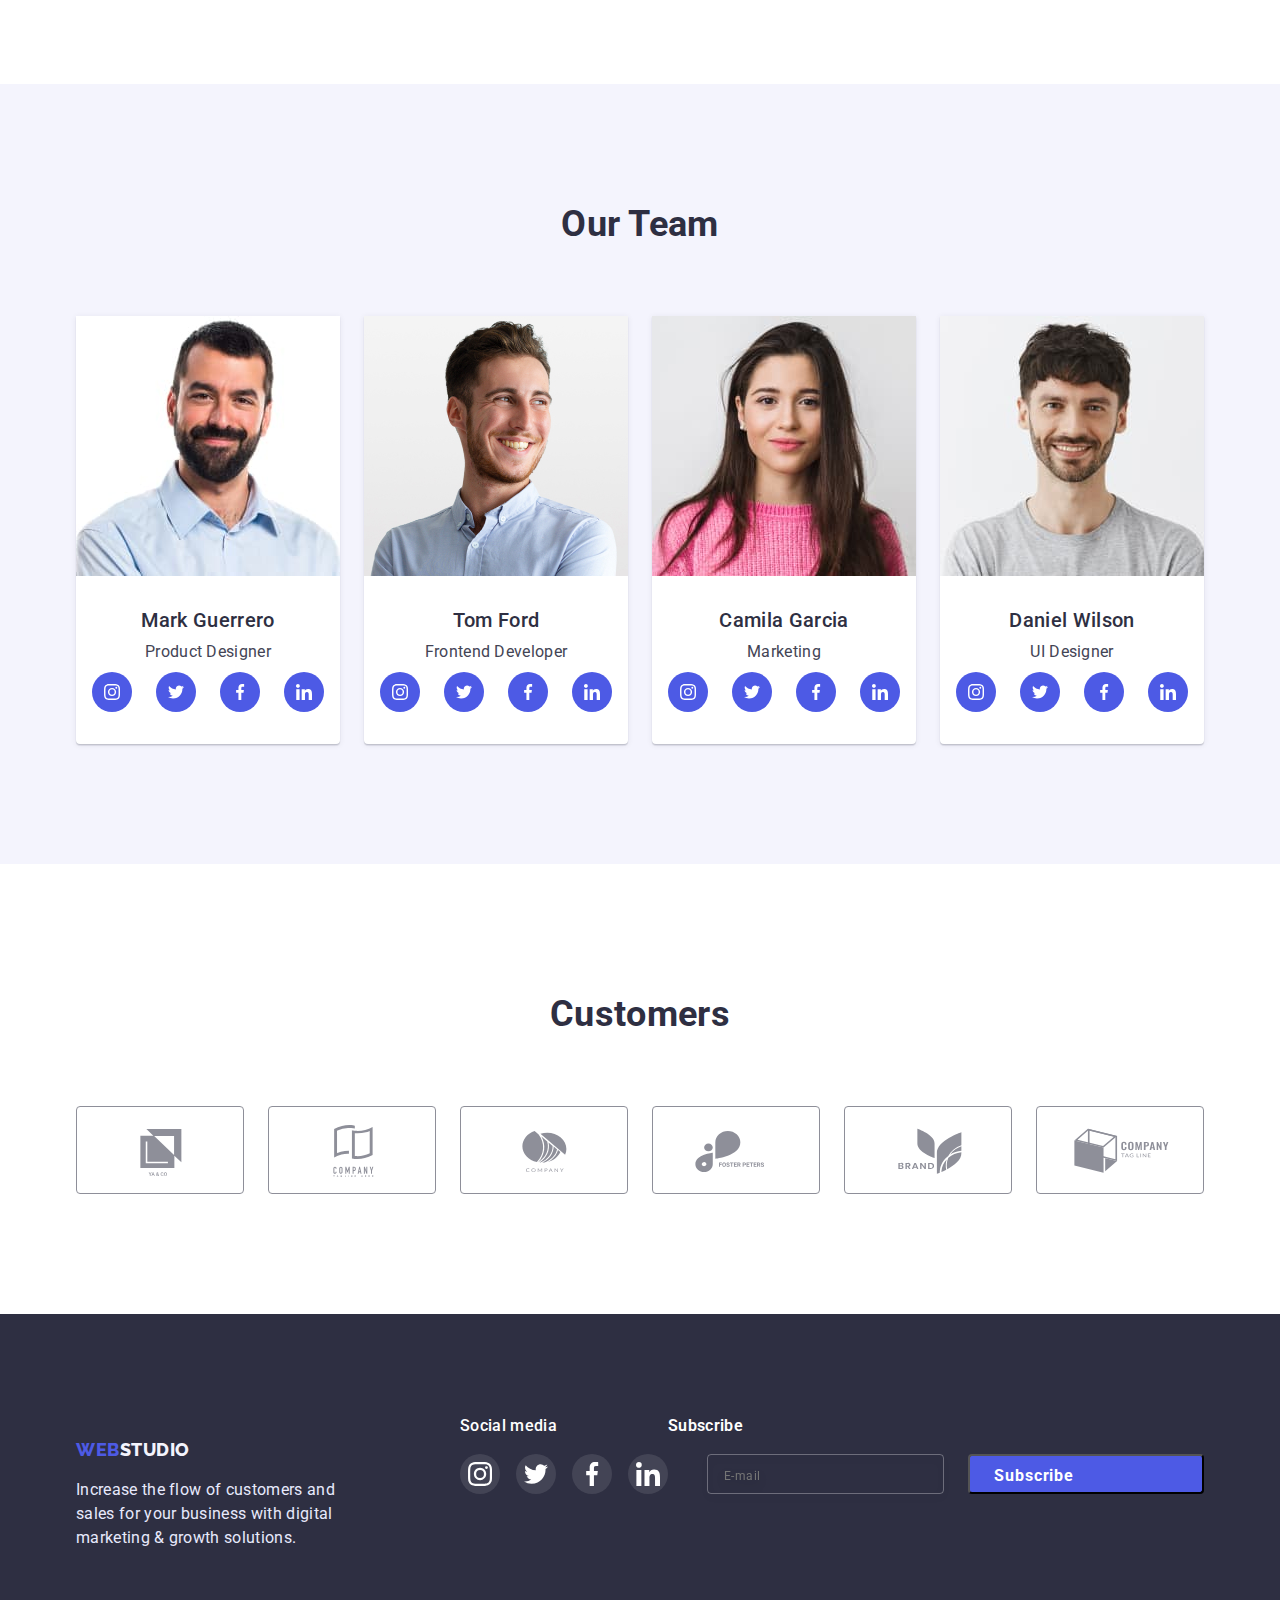
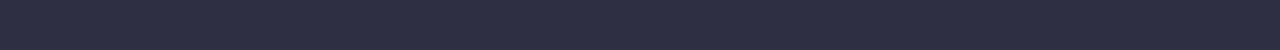
==== commit 19dc4d70: "update" ====
--- a/index.html
+++ b/index.html
@@ -473,12 +473,18 @@
             </li>
           </ul>
         </div>
+        <div class="subscrible-wrapper">
+        <b class="text-form-footer">Subscribe</b>
         <form class="form-footer">
-          <label class="footer-form-label" for="user_email"><span class="text-form-footer">Subscribe</span></label>
+          <label class="footer-form-label" for="user_email"></label>
               <input class="footer-form-field" type="text" id="user_email" placeholder="E-mail" />
           </label>
+          <button class="button-footer" type="submit">Subscribe <svg class="subscrible-icon" width="" height="">
+            <use href=""></use>
+          </svg></button>
         </form>
-         <button class="button-footer" type="submit">Subscribe</button>
+        </div>
+         
       </div>
     </footer>
 
--- a/css/styles.css
+++ b/css/styles.css
@@ -590,14 +590,16 @@
 }
 
 .form-footer {
- margin-left:80px;
+display: flex;
+justify-content: center;
 }
 
 .text-form-footer {
-font-weight: 500;
+display: block;
+ margin-bottom: 16px;
+font-weight: 600;
 font-size: 16px;
-line-height: 24px;
-letter-spacing: 0.02em;
+line-height: 1.5;
 color: #FFFFFF;
 }
 
@@ -607,33 +609,39 @@
 
 
 .footer-form-field {
-    width: 100%;
+    width: 264px;
     height: 40px;
+    padding: 8px 16px;
     background-color: transparent;
     border: 1px solid rgba(255, 255, 255, 0.3);
         filter: drop-shadow(0px 4px 4px rgba(0, 0, 0, 0.15));
         border-radius: 4px
 }
 
+.footer-form-field::placeholder {
+    font-size: 12px;
+    line-height: 2;
+    letter-spacing: 0.04em;
+}
+
 .button-footer {
 display: flex;
-width: 165px;
 height: 40px;
-    flex-direction: row;
-    justify-content:left;
-    align-items: center;
-    padding: 8px 24px;
-    gap: 16px;
-    color: var(--accent-txt-cl);
+margin-left: 24px;
+height: 40px;
+padding: 8px 24px;
+color: var(--accent-txt-cl);
 margin-right: 0;
-    background: #4D5AE5;
+    background-color: #4D5AE5;
     border-radius: 4px;
-    border: 0;
-    margin-left: auto;
-    margin-top: 25px;
-transition-duration: 250ms;
+    transition-duration: 250ms;
     transition-timing-function: cubic-bezier(0.4, 0, 0.2, 1);
     transition-property: color, background-color;
+
+font-weight: 700;
+    font-size: 16px;
+    line-height: 1.5;
+    letter-spacing: 0.06em;
 }
 
 
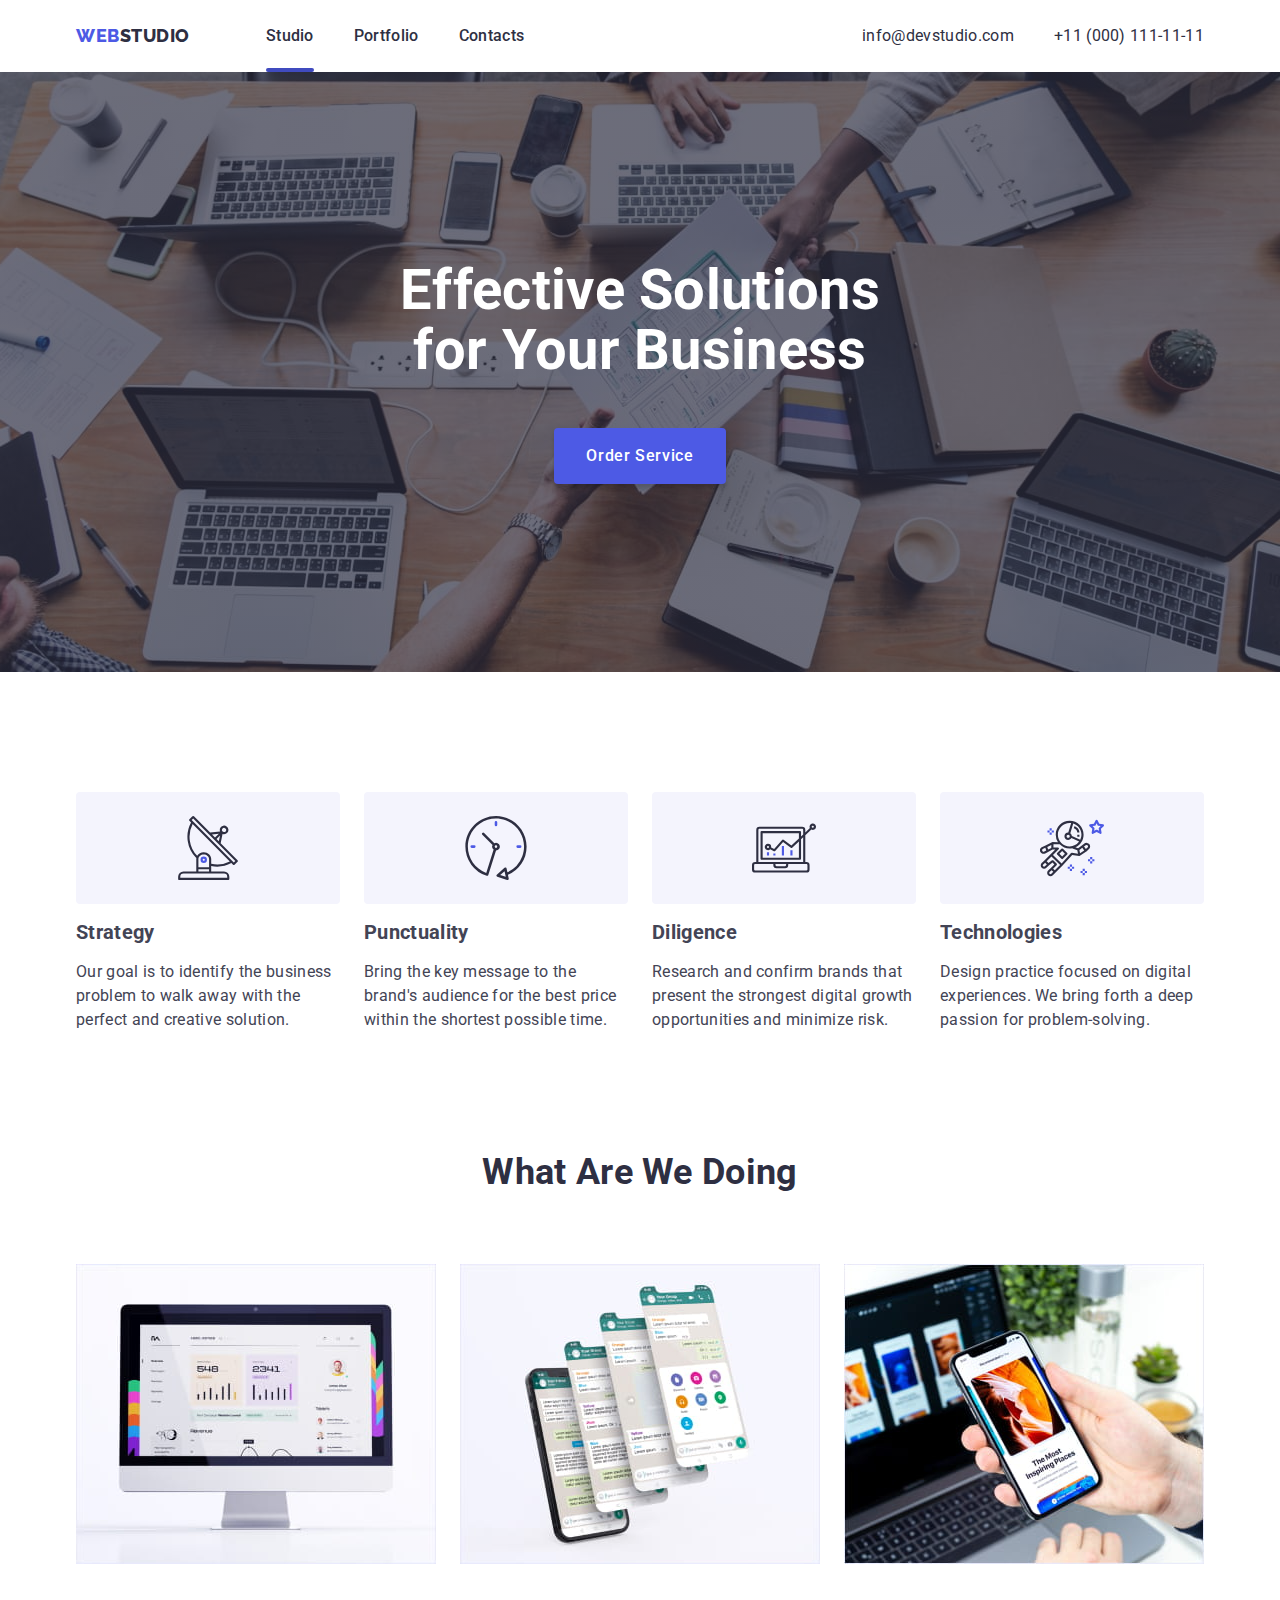
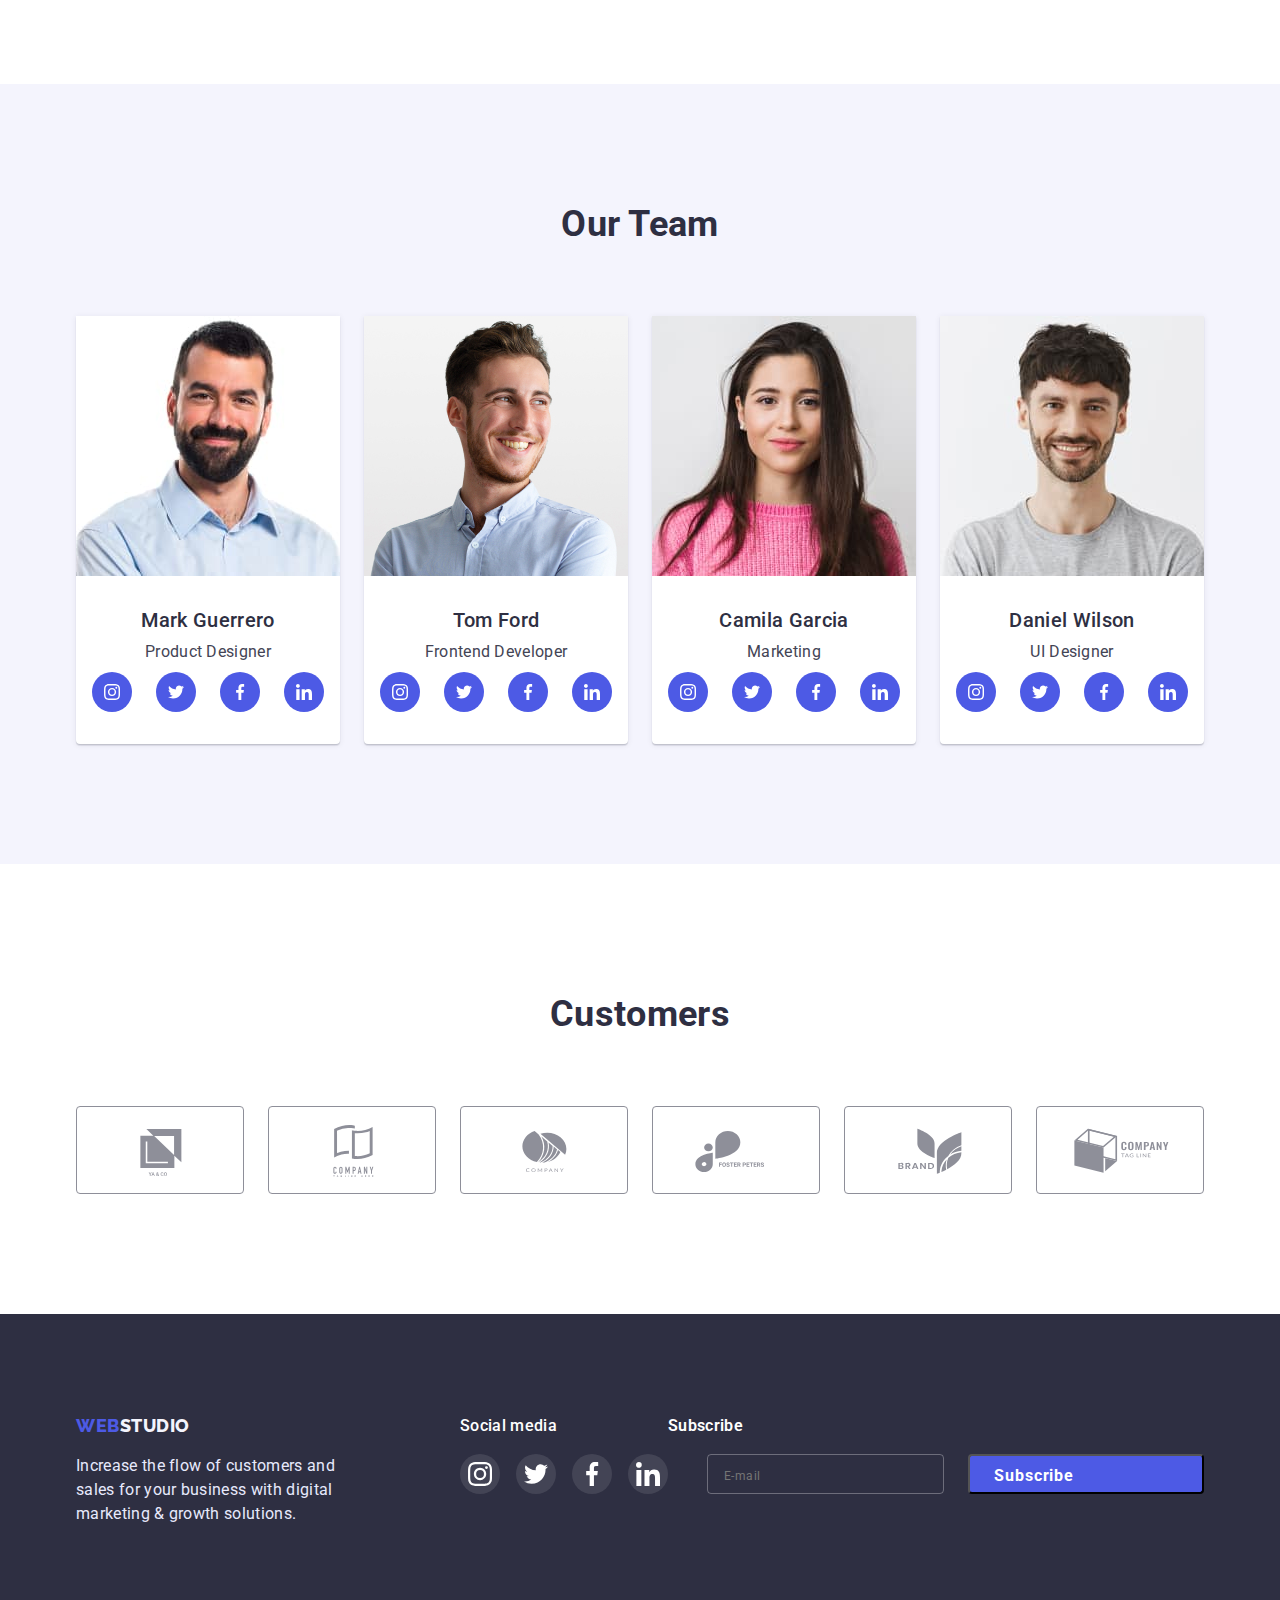
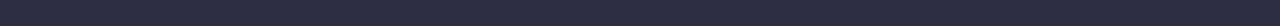
==== commit 378b95ba: "update" ====
--- a/index.html
+++ b/index.html
@@ -28,10 +28,10 @@
     <!-- header section -->
     <header>
       <div class="container container-header">
-        <nav class="nav-header">
-          <a class="logo link" id="link" href="./index.html"
+         <a class="logo link" id="link" href="./index.html"
             >web<span class="logo-header">studio</span></a
           >
+        <nav class="nav-header">
           <ul class="list flexbox-container-nav">
             <li>
               <a href="./index.html" class="nav link current">Studio</a>
--- a/css/styles.css
+++ b/css/styles.css
@@ -72,8 +72,8 @@
 /* header */
 
 .container-header {
-  display: flex;
-  
+display: flex;
+align-items: center;    
     
 }
 
@@ -115,7 +115,6 @@
 
 .address {
     margin-left: auto;
-    padding-top: 24px;
     transition-duration: 250ms;
     transition-timing-function: cubic-bezier(0.4, 0, 0.2, 1);
     transition-property: color;
@@ -138,12 +137,9 @@
     
 
 .logo {
-font-family: 'Raleway',
-sans-serif;
-font-style: normal;
+font-family: 'Raleway';
 font-weight: 800;
 font-size: 18px;
-padding-top: 24px;
 line-height: calc(24 / 18);
 letter-spacing: 0.03em;
 text-transform: uppercase;
@@ -556,6 +552,7 @@
     display: flex;
     justify-content: flex-start;
     flex-direction: column;
+    
    }
 
 .footer-title {
@@ -614,8 +611,9 @@
     padding: 8px 16px;
     background-color: transparent;
     border: 1px solid rgba(255, 255, 255, 0.3);
-        filter: drop-shadow(0px 4px 4px rgba(0, 0, 0, 0.15));
-        border-radius: 4px
+    border-radius: 4px;
+    outline: none;
+   
 }
 
 .footer-form-field::placeholder {
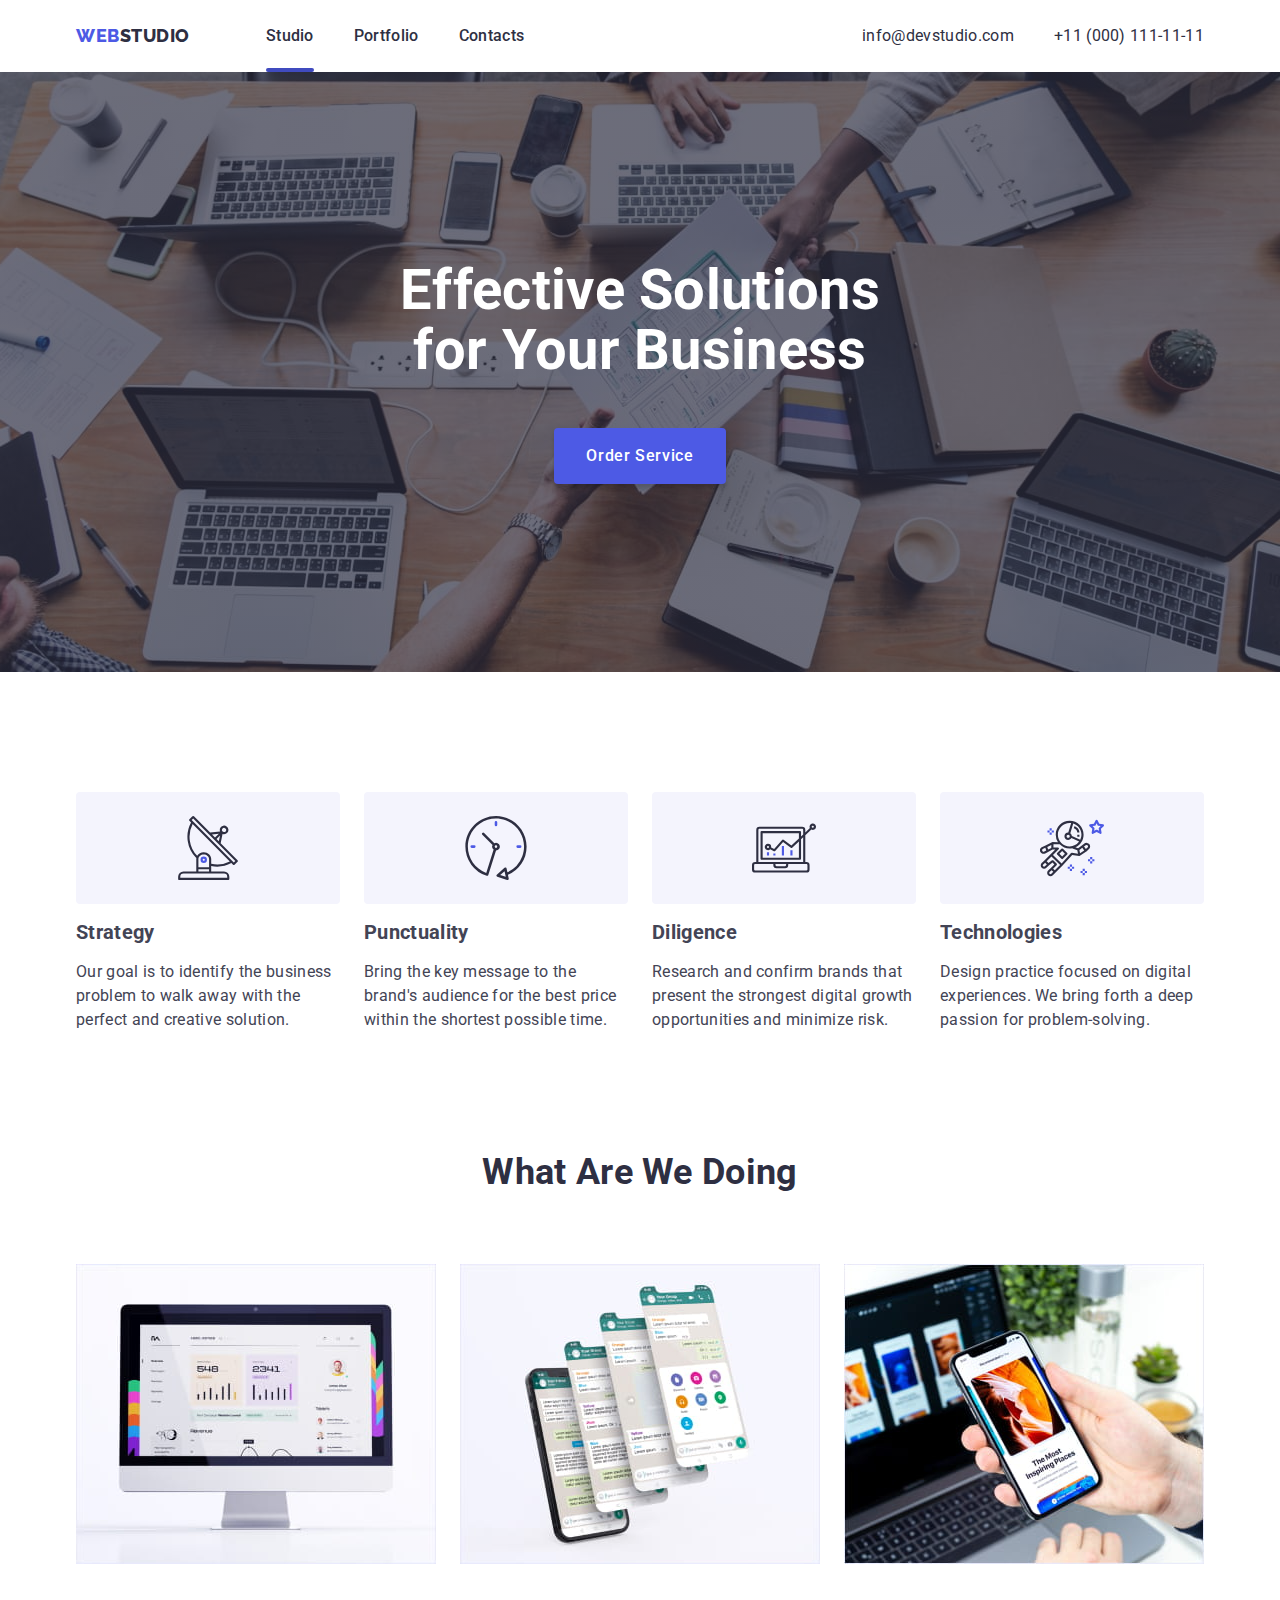
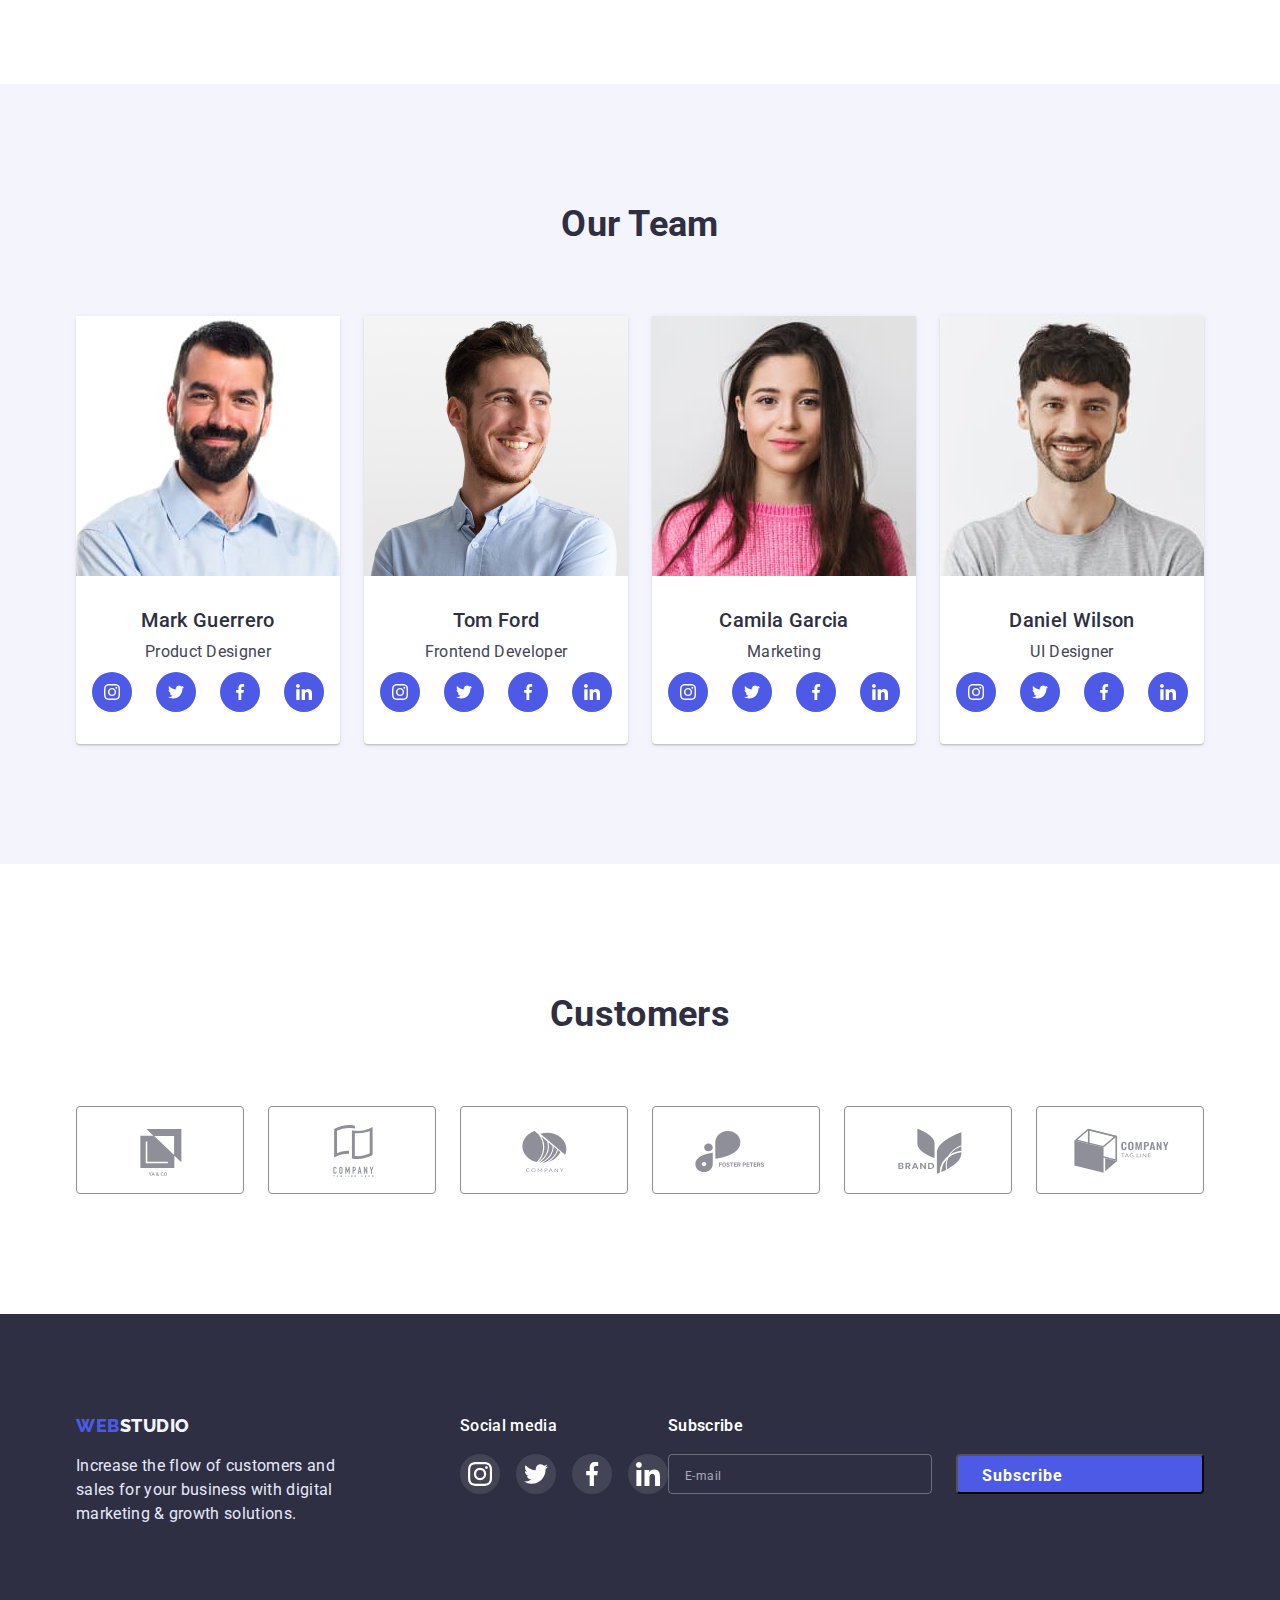
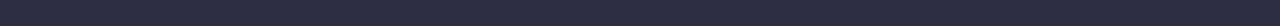
==== commit d7eb94f2: "update sites" ====
--- a/index.html
+++ b/index.html
@@ -28,9 +28,9 @@
     <!-- header section -->
     <header>
       <div class="container container-header">
-         <a class="logo link" id="link" href="./index.html"
-            >web<span class="logo-header">studio</span></a
-          >
+        <a class="logo link" id="link" href="./index.html"
+          >web<span class="logo-header">studio</span></a
+        >
         <nav class="nav-header">
           <ul class="list flexbox-container-nav">
             <li>
@@ -474,17 +474,25 @@
           </ul>
         </div>
         <div class="subscrible-wrapper">
-        <b class="text-form-footer">Subscribe</b>
-        <form class="form-footer">
-          <label class="footer-form-label" for="user_email"></label>
-              <input class="footer-form-field" type="text" id="user_email" placeholder="E-mail" />
-          </label>
-          <button class="button-footer" type="submit">Subscribe <svg class="subscrible-icon" width="" height="">
-            <use href=""></use>
-          </svg></button>
-        </form>
-        </div>
-         
+          <b class="text-form-footer">Subscribe</b>
+          <form class="form-footer">
+            <label class="footer-form-label">
+              <input
+                class="footer-form-field"
+                type="email"
+                placeholder="E-mail"
+                name="subscrible-email"
+                required
+              />
+            </label>
+            <button class="button-footer" type="submit">
+              Subscribe
+              <svg class="subscrible-icon" width="" height="">
+                <use href=""></use>
+              </svg>
+            </button>
+          </form>
+        </div>
       </div>
     </footer>
 
--- a/css/styles.css
+++ b/css/styles.css
@@ -586,6 +586,10 @@
     background-color: #31D0AA;
 }
 
+.subscrible-wrapper {
+   
+}
+
 .form-footer {
 display: flex;
 justify-content: center;
@@ -600,9 +604,9 @@
 color: #FFFFFF;
 }
 
-.footer-form-label {
+/* .footer-form-label {
 width: 80px;
-}
+} */
 
 
 .footer-form-field {
@@ -620,26 +624,24 @@
     font-size: 12px;
     line-height: 2;
     letter-spacing: 0.04em;
+    color: rgba(255, 255, 255, 0.6);
 }
 
 .button-footer {
-display: flex;
-height: 40px;
-margin-left: 24px;
+display: flex;margin-left: 24px;
 height: 40px;
 padding: 8px 24px;
+background-color: #4D5AE5;
+border-radius: 4px;
+transition-duration: 250ms;
+transition-timing-function: cubic-bezier(0.4, 0, 0.2, 1);
+transition-property: color, background-color;
+
+font-weight: 700;
+font-size: 16px;
+line-height: 1.5;
+letter-spacing: 0.06em;
 color: var(--accent-txt-cl);
-margin-right: 0;
-    background-color: #4D5AE5;
-    border-radius: 4px;
-    transition-duration: 250ms;
-    transition-timing-function: cubic-bezier(0.4, 0, 0.2, 1);
-    transition-property: color, background-color;
-
-font-weight: 700;
-    font-size: 16px;
-    line-height: 1.5;
-    letter-spacing: 0.06em;
 }
 
 
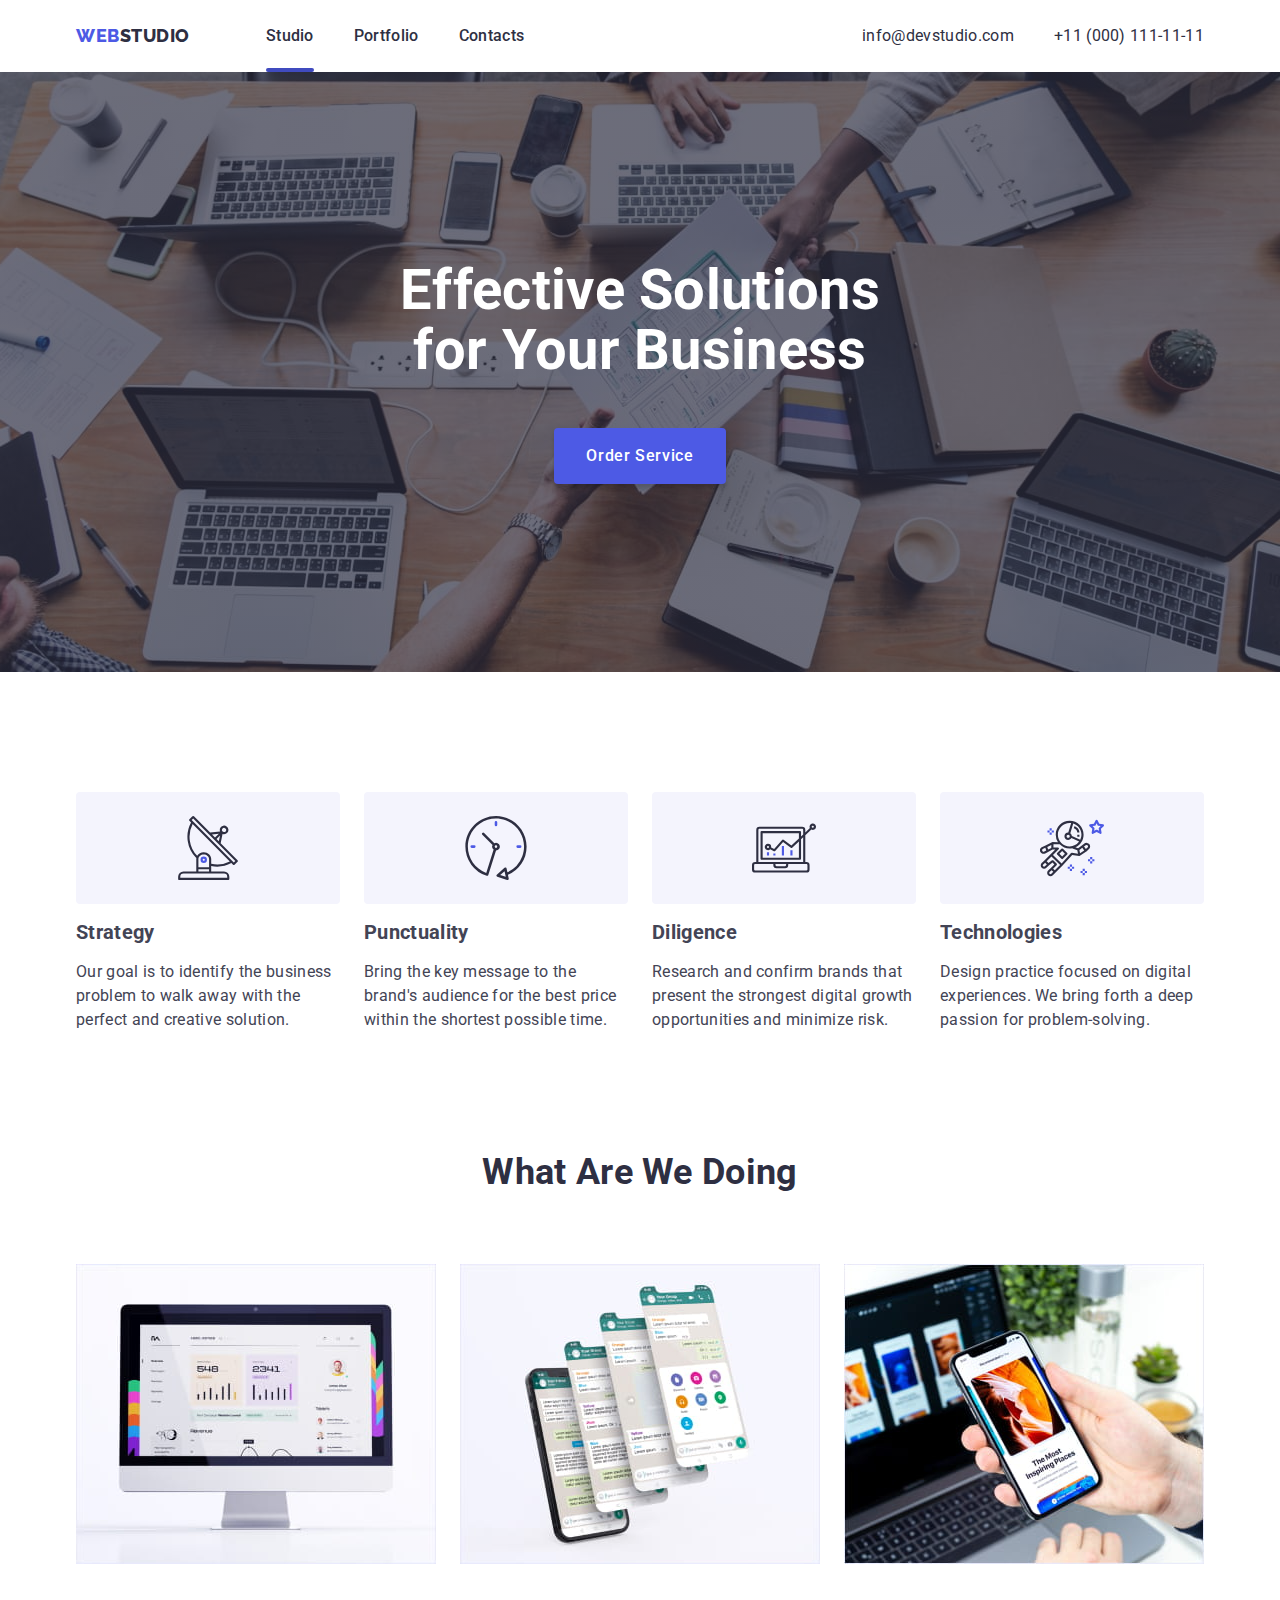
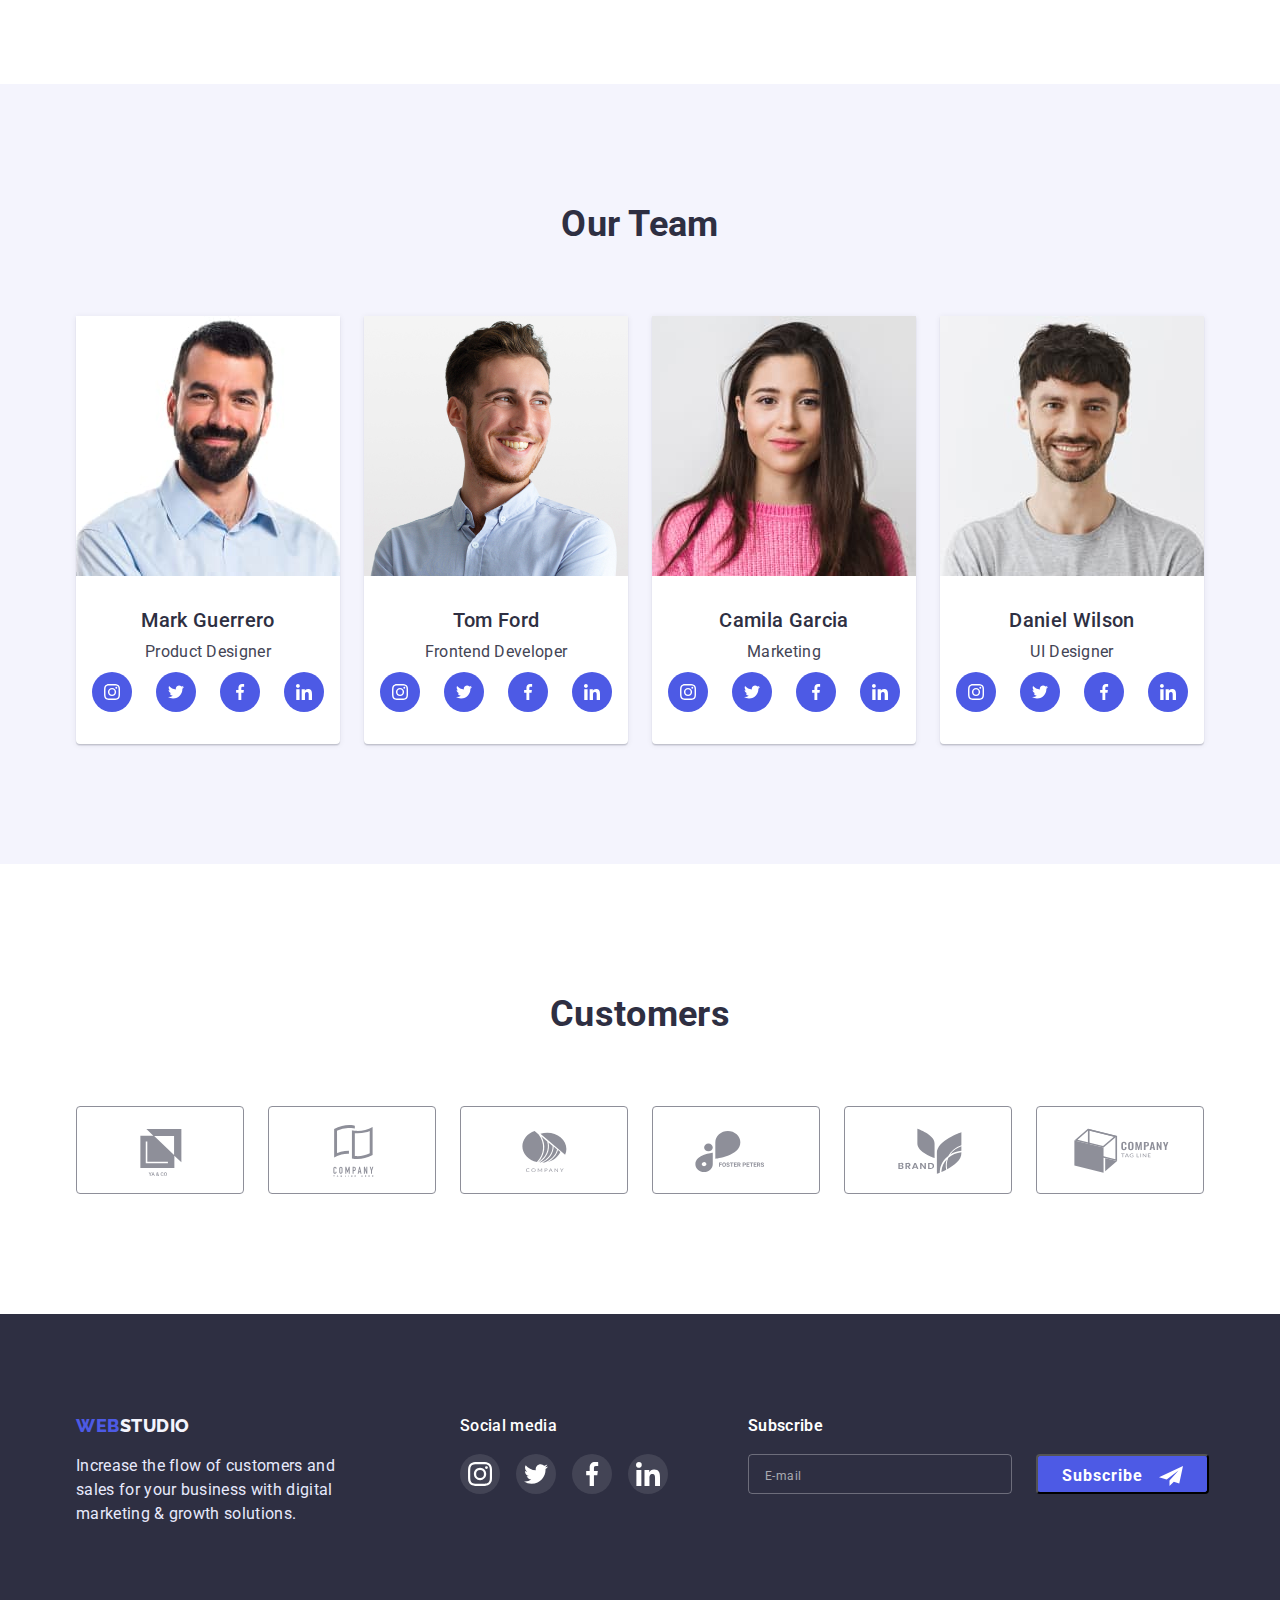
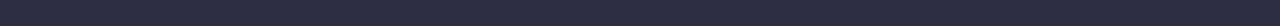
==== commit 83d0334e: "update" ====
--- a/index.html
+++ b/index.html
@@ -487,8 +487,8 @@
             </label>
             <button class="button-footer" type="submit">
               Subscribe
-              <svg class="subscrible-icon" width="" height="">
-                <use href=""></use>
+              <svg class="subscrible-icon" width="24" height="24">
+                <use href="./images/icons.svg#plane"></use>
               </svg>
             </button>
           </form>
@@ -504,32 +504,48 @@
             <use href="./images/icons.svg#close"></use>
           </svg>
         </button>
-        <strong class="form-text"
-          >Leave your contacts and we will call you back</strong
-        >
+
         <form class="modal-form" name="modal_form">
           <!-- name field -->
-          <label class="modal-form-label" for="user_sign">Name</label>
+          <p class="form-text">Leave your contacts and we will call you back</p>
+          <label class="modal-form-label" name="user_name" for="user_sign"
+            >Name</label
+          >
           <div class="modal-form-group">
-            <input class="modal-form-field" type="text" id="user_sign" />
-            <svg class="modal-form-icon" width="20" height="20">
-              <use href=""></use>
+            <input
+              class="modal-form-field"
+              type="text"
+              id="user_sign"
+              required
+            />
+            <svg class="modal-form-icon" width="18" height="24">
+              <use href="./images/icons.svg#user-name"></use>
             </svg>
           </div>
           <!-- Phone field -->
           <label class="modal-form-label" for="user_telephone">Phone</label>
           <div class="modal-form-group">
-            <input class="modal-form-field" type="tel" id="user_telephone" />
-            <svg class="modal-form-icon" width="20" height="20">
-              <use href=""></use>
+            <input
+              class="modal-form-field"
+              type="tel"
+              id="user_telephone"
+              required
+            />
+            <svg class="modal-form-icon" width="18" height="24">
+              <use href="./images/icons.svg#user-phone"></use>
             </svg>
           </div>
           <!-- Email field -->
           <label class="modal-form-label" for="user_email">Email</label>
           <div class="modal-form-group">
-            <input class="modal-form-field" type="text" id="user_email" />
-            <svg class="modal-form-icon" width="20" height="20">
-              <use href=""></use>
+            <input
+              class="modal-form-field"
+              type="text"
+              id="user_email"
+              required
+            />
+            <svg class="modal-form-icon" width="18" height="24">
+              <use href="./images/icons.svg#user-email"></use>
             </svg>
           </div>
           <!-- Comment field -->
@@ -548,6 +564,7 @@
               type="checkbox"
               name="user_agreement"
               id="user_agreement"
+              required
             />
             <span class="modal-form-desc">
               I accept the terms and conditions of the
--- a/css/styles.css
+++ b/css/styles.css
@@ -19,6 +19,7 @@
 
     --trns-fast: 400ms ease-in;
     --trns-slow: 1800ms ease-in-out;
+    --timing-function: cubic-bezier(0.4, 0, 0.2, 1);
 }
 
 /* reset styles */
@@ -520,6 +521,10 @@
     display: flex;
 }
 
+.footer-link {
+    margin-right: 120px;
+}
+
 
 .logo-footer {
     color: #F4F4FD;
@@ -538,7 +543,7 @@
     flex-wrap: wrap;
     width: 208px;
     height: 80px;
-    margin-left: 120px;
+    margin-right: 80px;
    }
 
    .social-footer {
@@ -588,6 +593,12 @@
 
 .subscrible-wrapper {
    
+}
+
+.subscrible-icon {
+display: inline-block;
+margin-left: 16px;
+fill: #FFFFFF;
 }
 
 .form-footer {
@@ -613,6 +624,7 @@
     width: 264px;
     height: 40px;
     padding: 8px 16px;
+    color: #FFFFFF;
     background-color: transparent;
     border: 1px solid rgba(255, 255, 255, 0.3);
     border-radius: 4px;
@@ -678,8 +690,7 @@
     top: 50%;
     left: 50%;
     transform: translate(-50%, -50%);
-    padding-top: 48px;
-    width: 408px;
+    width: 478px;
     min-height: 576px;
     background-color: #FCFCFC;
     box-shadow: 0px 1px 1px rgba(0, 0, 0, 0.14), 0px 1px 3px rgba(0, 0, 0, 0.12), 0px 2px 1px rgba(0, 0, 0, 0.2);
@@ -727,7 +738,7 @@
 display: flex;
 flex-direction: column;
 row-gap: 8px;
-margin: 24px;
+padding: 72px 24px 24px 24px;
 font-weight: 500;
 font-size: 12px;
 line-height: 14px;
@@ -735,12 +746,18 @@
 color: #8E8F99;
 }
 
-.modal-form-label {
-
+.modal-form-group {
+position: relative;
+margin-bottom: 8px;
 }
 
 .modal-form-icon {
-
+position: absolute;
+top: 50%;
+left: 16px;
+transform: translateY(-50%);
+fill: var(--primary-txt-cl);
+transition: fill 250ms --timing-function;
 }
 
 .form-text {
@@ -766,7 +783,7 @@
 .modal-form-field {
 width: 100%;
 height: 40px;
-
+padding-left: 34px;
 border: 1px solid rgba(33, 33, 33, 0.2);
 border-radius: 4px;
 }
